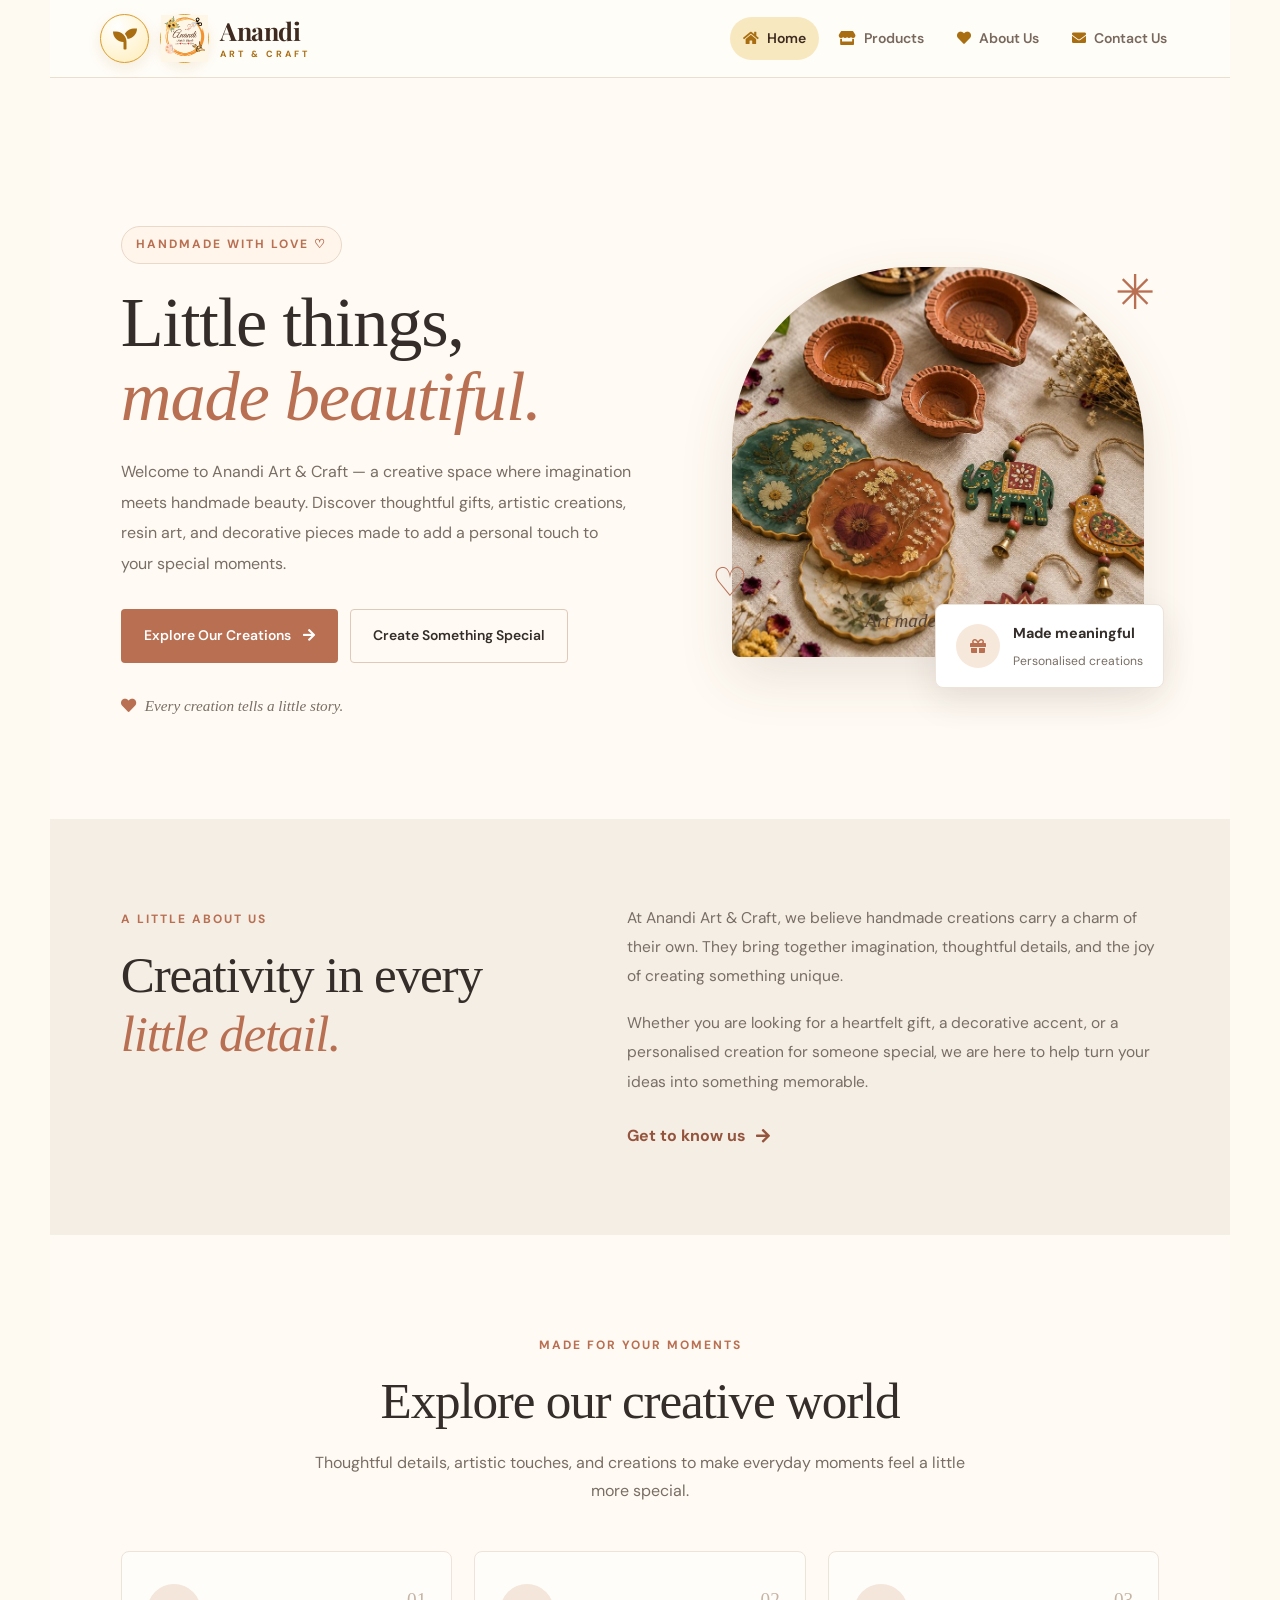
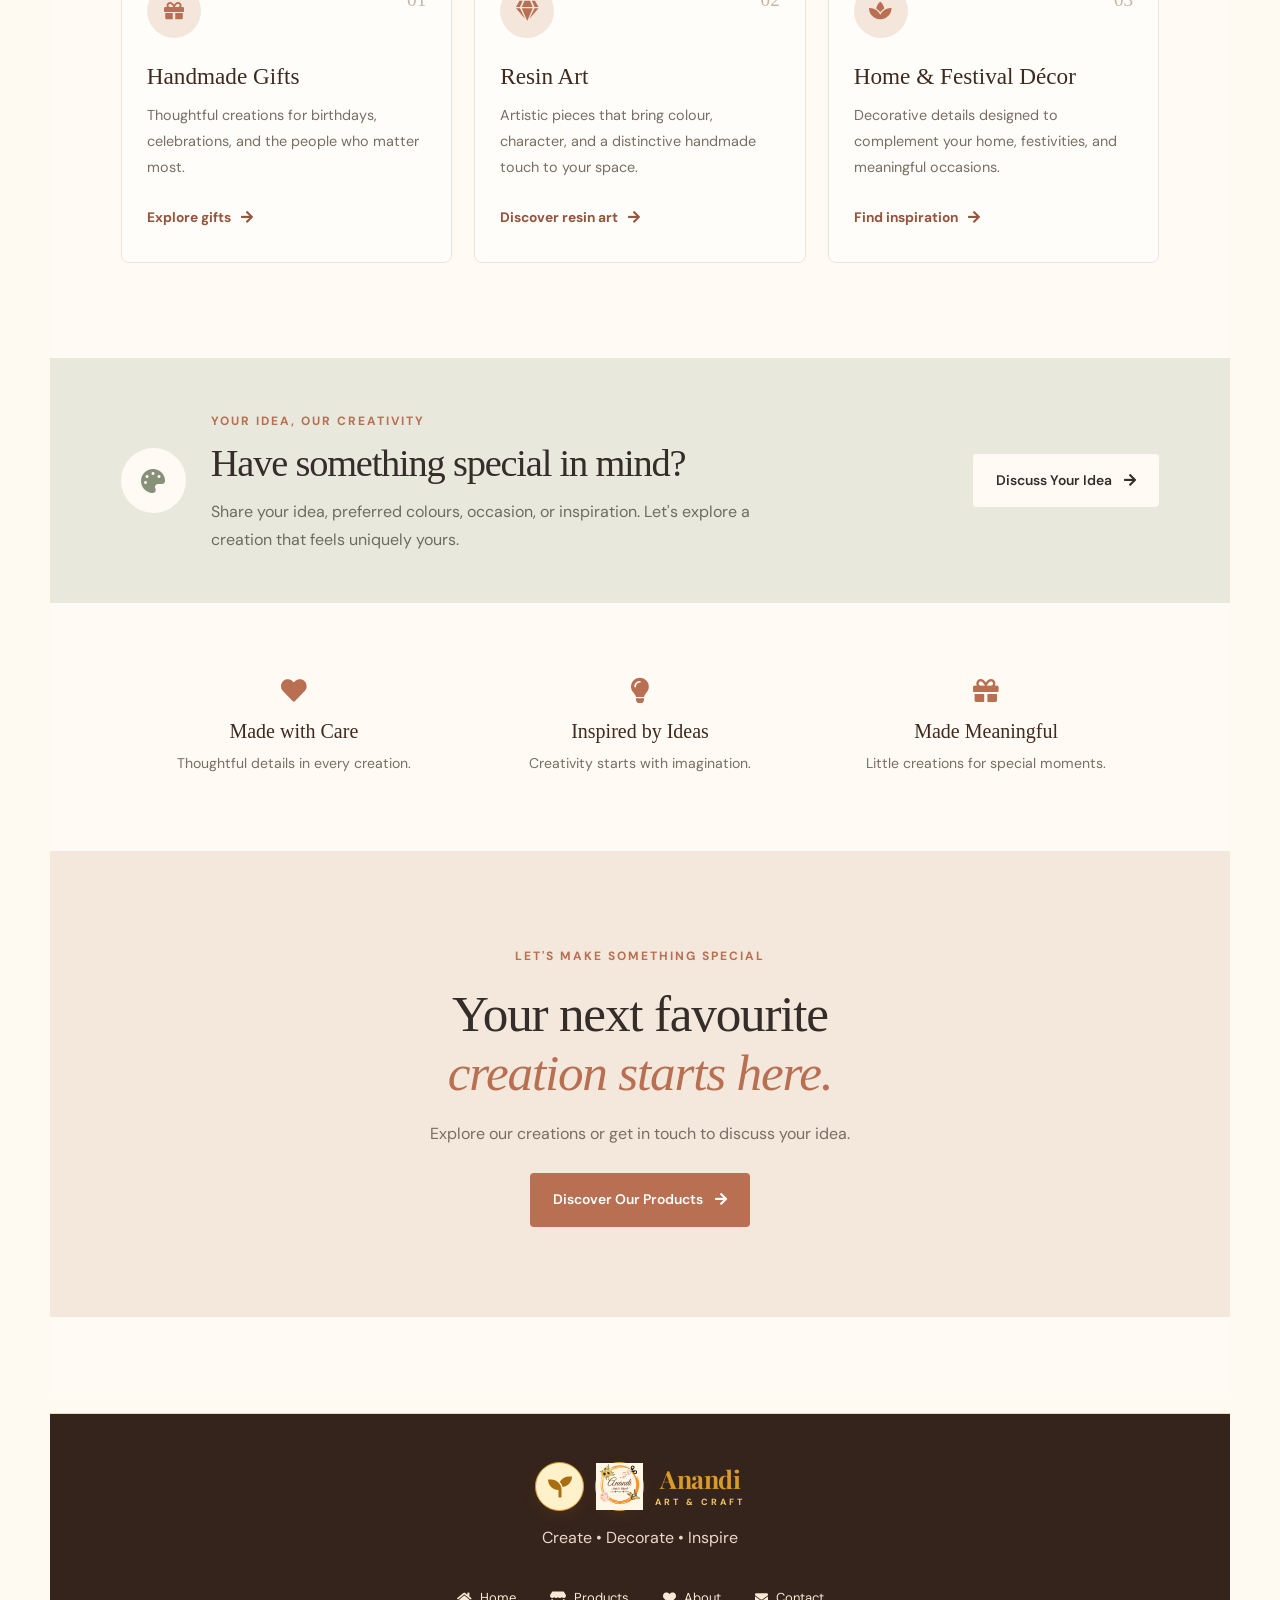
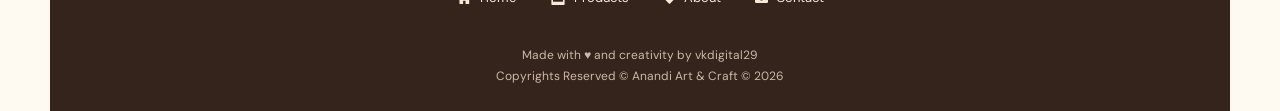
==== index.html @ 3345107f "Update index.html" ====
<!DOCTYPE html><html lang="en"><head>
    <meta charset="utf-8">
    <meta name="viewport" content="width=device-width, initial-scale=1">

<meta name="description"
    content="ChemistryForAll – A platform for chemistry lovers to explore, learn and understand chemistry.">

<meta name="keywords"
    content="Chemistry, ChemistryForAll, Organic Chemistry, Inorganic Chemistry, Physical Chemistry, Pharmaceutical Chemistry">

<meta name="author" content="Anandi Art & Craft">

<title>HomePage - Anadi Art & Craft</title>

<!-- Font Awesome -->
<link rel="stylesheet"
    href="https://cdnjs.cloudflare.com/ajax/libs/font-awesome/5.15.3/css/all.min.css">

<!-- Google Fonts -->
<link rel="preconnect" href="https://fonts.gstatic.com" crossorigin>

<!-- Custom CSS -->
<link rel="stylesheet" href="Css/style1.css">

<!-- Favicon -->
<link rel="icon" type="image/x-icon" href="favicon/favicon48.ico">
<style>
    /* ========================================
   ANANDI ART & CRAFT — HOMEPAGE
   Independent styling; preserves style1.css
======================================== */

.anandi-home {
    --home-cream: #fffaf3;
    --home-paper: #f5eee4;
    --home-terracotta: #b86f52;
    --home-terracotta-dark: #94543d;
    --home-sage: #87917a;
    --home-ink: #342d29;
    --home-muted: #786e65;
    --home-white: #ffffff;

    background: var(--home-cream);
    color: var(--home-ink);
    font-family: inherit;
    overflow: hidden;
}

.anandi-home *,
.anandi-home *::before,
.anandi-home *::after {
    box-sizing: border-box;
}

.anandi-home img {
    max-width: 100%;
}

.anandi-home a {
    text-decoration: none;
}

.anandi-home .section-eyebrow,
.anandi-home .hero-eyebrow {
    display: inline-block;
    color: var(--home-terracotta);
    font-size: 0.75rem;
    font-weight: 700;
    letter-spacing: 2px;
    line-height: 1.8;
}

.anandi-home h1,
.anandi-home h2,
.anandi-home h3,
.anandi-home p {
    margin-top: 0;
}

.anandi-home h1,
.anandi-home h2 {
    color: var(--home-ink);
    font-family: Georgia, "Times New Roman", serif;
    font-weight: 500;
    letter-spacing: -1.2px;
}

.anandi-home h1 span,
.anandi-home h2 span {
    color: var(--home-terracotta);
    font-style: italic;
}


/* HERO */

.anandi-home .home-hero {
    width: min(1200px, 100%);
    margin: 0 auto;
    padding: 90px 6% 100px;
    display: grid;
    grid-template-columns: 1.1fr 0.9fr;
    align-items: center;
    gap: 55px;
}

.anandi-home .hero-content {
    max-width: 590px;
}

.anandi-home .hero-eyebrow {
    margin-bottom: 22px;
    padding: 7px 14px;
    border: 1px solid #ead8c9;
    border-radius: 30px;
    background: #fff5eb;
}

.anandi-home .hero-content h1 {
    margin-bottom: 24px;
    font-size: clamp(3rem, 5.5vw, 5.3rem);
    line-height: 1.05;
}

.anandi-home .hero-description {
    max-width: 510px;
    margin-bottom: 30px;
    color: var(--home-muted);
    font-size: 1rem;
    line-height: 1.9;
}

.anandi-home .hero-buttons {
    display: flex;
    flex-wrap: wrap;
    gap: 12px;
}

.anandi-home .home-btn {
    min-height: 50px;
    padding: 14px 22px;
    display: inline-flex;
    align-items: center;
    justify-content: center;
    gap: 12px;
    border: 1px solid transparent;
    border-radius: 4px;
    font-size: 0.87rem;
    font-weight: 600;
    transition: transform 0.25s ease, background 0.25s ease;
}

.anandi-home .home-btn:hover {
    transform: translateY(-3px);
}

.anandi-home .home-btn-primary {
    background: var(--home-terracotta);
    color: var(--home-white);
}

.anandi-home .home-btn-primary:hover {
    background: var(--home-terracotta-dark);
}

.anandi-home .home-btn-secondary {
    border-color: #dfc9b8;
    color: var(--home-ink);
    background: transparent;
}

.anandi-home .home-btn-secondary:hover {
    background: #f4e9dc;
}

.anandi-home .hero-note {
    display: flex;
    align-items: center;
    gap: 9px;
    margin-top: 30px;
    color: var(--home-muted);
    font-family: Georgia, "Times New Roman", serif;
    font-size: 0.95rem;
    font-style: italic;
}

.anandi-home .hero-note i {
    color: var(--home-terracotta);
}


/* HERO IMAGE */

.anandi-home .hero-visual {
    position: relative;
    min-width: 0;
    padding: 15px 15px 35px;
}

.anandi-home .hero-image-main {
    position: relative;
    min-height: 390px;
    overflow: hidden;
    border-radius: 180px 180px 8px 8px;
    background: linear-gradient(145deg, #e8d6c4, #c7b59e);
    box-shadow: 0 20px 55px rgba(79, 54, 38, 0.12);
}

.anandi-home .hero-image-main img {
    position: absolute;
    inset: 0;
    width: 100%;
    height: 100%;
    object-fit: cover;
}

.anandi-home .hero-image-main.image-placeholder {
    background:
        radial-gradient(circle at 50% 35%, #fff6e8 0 12%, transparent 12.5%),
        linear-gradient(145deg, #d5c7b2, #b7a28b);
}

.anandi-home .image-placeholder-label {
    position: absolute;
    right: 15px;
    bottom: 20px;
    left: 15px;
    color: #594638;
    text-align: center;
    font-family: Georgia, "Times New Roman", serif;
    font-size: 1.2rem;
    font-style: italic;
}

.anandi-home .hero-floating-card {
    position: absolute;
    right: -5px;
    bottom: 4px;
    display: flex;
    align-items: center;
    gap: 13px;
    padding: 16px 20px;
    border: 1px solid #eee3d8;
    border-radius: 8px;
    background: var(--home-white);
    box-shadow: 0 12px 35px rgba(57, 43, 32, 0.1);
}

.anandi-home .floating-icon {
    width: 44px;
    height: 44px;
    display: grid;
    place-items: center;
    border-radius: 50%;
    background: #f7e8dc;
    color: var(--home-terracotta);
}

.anandi-home .hero-floating-card strong,
.anandi-home .hero-floating-card small {
    display: block;
}

.anandi-home .hero-floating-card strong {
    margin-bottom: 5px;
    font-size: 0.9rem;
}

.anandi-home .hero-floating-card small {
    color: var(--home-muted);
    font-size: 0.76rem;
}

.anandi-home .hero-decoration {
    position: absolute;
    color: var(--home-terracotta);
    font-family: Georgia, "Times New Roman", serif;
}

.anandi-home .hero-decoration-one {
    top: 0;
    right: 4px;
    font-size: 3rem;
}

.anandi-home .hero-decoration-two {
    bottom: 75px;
    left: -5px;
    font-size: 2.5rem;
}


/* BRAND INTRODUCTION */

.anandi-home .home-intro {
    display: grid;
    grid-template-columns: 0.9fr 1.1fr;
    align-items: start;
    gap: 70px;
    padding: 85px max(6%, calc((100% - 1050px) / 2));
    background: var(--home-paper);
}

.anandi-home .home-intro h2,
.anandi-home .section-heading h2,
.anandi-home .personalise-content h2,
.anandi-home .home-final-cta h2 {
    margin: 15px 0 0;
    font-size: clamp(2.2rem, 4vw, 3.5rem);
    line-height: 1.15;
}

.anandi-home .intro-copy p {
    margin-bottom: 17px;
    color: var(--home-muted);
    font-size: 0.97rem;
    line-height: 1.9;
}

.anandi-home .text-link {
    display: inline-flex;
    align-items: center;
    gap: 10px;
    margin-top: 8px;
    color: var(--home-terracotta-dark);
    font-weight: 700;
}

.anandi-home .text-link i,
.anandi-home .collection-card a i {
    transition: transform 0.2s ease;
}

.anandi-home .text-link:hover i,
.anandi-home .collection-card a:hover i {
    transform: translateX(5px);
}


/* COLLECTIONS */

.anandi-home .home-collections {
    max-width: 1200px;
    margin: 0 auto;
    padding: 95px 6%;
}

.anandi-home .section-heading {
    max-width: 650px;
    margin: 0 auto 45px;
    text-align: center;
}

.anandi-home .section-heading h2 {
    font-size: clamp(2rem, 4vw, 3.2rem);
}

.anandi-home .section-heading p {
    margin: 18px 0 0;
    color: var(--home-muted);
    line-height: 1.8;
}

.anandi-home .collection-grid {
    display: grid;
    grid-template-columns: repeat(3, minmax(0, 1fr));
    gap: 22px;
}

.anandi-home .collection-card {
    position: relative;
    padding: 32px 25px;
    border: 1px solid #eee3d8;
    border-radius: 8px;
    background: #fffdf9;
    transition: transform 0.25s ease, box-shadow 0.25s ease;
}

.anandi-home .collection-card:hover {
    transform: translateY(-7px);
    box-shadow: 0 18px 40px rgba(64, 45, 32, 0.08);
}

.anandi-home .collection-icon {
    width: 54px;
    height: 54px;
    display: grid;
    place-items: center;
    border-radius: 50%;
    background: #f4e6da;
    color: var(--home-terracotta);
    font-size: 1.25rem;
}

.anandi-home .collection-number {
    position: absolute;
    top: 32px;
    right: 25px;
    color: #c6b5a5;
    font-family: Georgia, "Times New Roman", serif;
    font-size: 1.2rem;
}

.anandi-home .collection-card h3 {
    margin: 25px 0 12px;
    font-family: Georgia, "Times New Roman", serif;
    font-size: 1.45rem;
    font-weight: 500;
}

.anandi-home .collection-card p {
    min-height: 78px;
    margin-bottom: 22px;
    color: var(--home-muted);
    font-size: 0.9rem;
    line-height: 1.8;
}

.anandi-home .collection-card a {
    display: inline-flex;
    align-items: center;
    gap: 10px;
    color: var(--home-terracotta-dark);
    font-size: 0.86rem;
    font-weight: 700;
}


/* PERSONALISATION BANNER */

.anandi-home .home-personalise {
    display: flex;
    align-items: center;
    gap: 25px;
    padding: 48px max(6%, calc((100% - 1050px) / 2));
    background: #e9e8dd;
}

.anandi-home .personalise-icon {
    width: 65px;
    height: 65px;
    flex: 0 0 65px;
    display: grid;
    place-items: center;
    border-radius: 50%;
    background: #fffaf3;
    color: var(--home-sage);
    font-size: 1.5rem;
}

.anandi-home .personalise-content {
    flex: 1;
}

.anandi-home .personalise-content h2 {
    margin-top: 8px;
    font-size: clamp(1.7rem, 3vw, 2.5rem);
}

.anandi-home .personalise-content p {
    max-width: 600px;
    margin: 12px 0 0;
    color: #6d6c60;
    line-height: 1.8;
}

.anandi-home .home-btn-light {
    flex-shrink: 0;
    background: #fffaf3;
    color: var(--home-ink);
}

.anandi-home .home-btn-light:hover {
    background: #ffffff;
}


/* BRAND VALUES */

.anandi-home .home-values {
    max-width: 1150px;
    margin: 0 auto;
    padding: 65px 6%;
    display: grid;
    grid-template-columns: repeat(3, minmax(0, 1fr));
    gap: 30px;
    text-align: center;
}

.anandi-home .value-item {
    padding: 10px;
}

.anandi-home .value-item > i {
    margin-bottom: 15px;
    color: var(--home-terracotta);
    font-size: 1.6rem;
}

.anandi-home .value-item h3 {
    margin-bottom: 9px;
    font-family: Georgia, "Times New Roman", serif;
    font-size: 1.25rem;
    font-weight: 500;
}

.anandi-home .value-item p {
    margin-bottom: 0;
    color: var(--home-muted);
    font-size: 0.88rem;
    line-height: 1.7;
}


/* FINAL CTA */

.anandi-home .home-final-cta {
    padding: 90px 6%;
    background: #f4e8dc;
    text-align: center;
}

.anandi-home .home-final-cta h2 {
    margin: 17px 0;
}

.anandi-home .home-final-cta p {
    margin-bottom: 25px;
    color: var(--home-muted);
    line-height: 1.8;
}

.anandi-home .home-final-cta .home-btn {
    display: inline-flex;
}


/* RESPONSIVE */

@media (max-width: 900px) {
    .anandi-home .home-hero {
        grid-template-columns: 1fr 0.85fr;
        gap: 25px;
        padding-top: 65px;
    }

    .anandi-home .hero-image-main {
        min-height: 320px;
    }

    .anandi-home .home-intro {
        gap: 35px;
    }

    .anandi-home .collection-grid {
        gap: 14px;
    }

    .anandi-home .collection-card {
        padding: 25px 18px;
    }

    .anandi-home .home-personalise {
        flex-wrap: wrap;
    }

    .anandi-home .personalise-content {
        min-width: 60%;
    }

    .anandi-home .home-btn-light {
        margin-left: 90px;
    }
}

@media (max-width: 650px) {
    .anandi-home .home-hero {
        grid-template-columns: 1fr;
        gap: 30px;
        padding: 55px 6% 65px;
    }

    .anandi-home .hero-content h1 {
        font-size: clamp(2.8rem, 12vw, 4.1rem);
    }

    .anandi-home .hero-description {
        font-size: 0.94rem;
    }

    .anandi-home .hero-visual {
        width: 100%;
        max-width: 420px;
        margin: 0 auto;
    }

    .anandi-home .hero-image-main {
        min-height: 340px;
    }

    .anandi-home .hero-floating-card {
        right: -2px;
    }

    .anandi-home .home-intro {
        grid-template-columns: 1fr;
        gap: 25px;
        padding: 60px 7%;
    }

    .anandi-home .home-collections {
        padding: 65px 6%;
    }

    .anandi-home .collection-grid {
        grid-template-columns: 1fr;
    }

    .anandi-home .collection-card p {
        min-height: 0;
    }

    .anandi-home .home-personalise {
        align-items: flex-start;
        padding: 40px 7%;
        gap: 18px;
    }

    .anandi-home .personalise-icon {
        width: 48px;
        height: 48px;
        flex-basis: 48px;
        font-size: 1.1rem;
    }

    .anandi-home .personalise-content {
        min-width: 0;
    }

    .anandi-home .home-btn-light {
        margin-left: 66px;
    }

    .anandi-home .home-values {
        grid-template-columns: 1fr;
        gap: 22px;
        padding: 50px 7%;
    }

    .anandi-home .home-final-cta {
        padding: 65px 7%;
    }
}

@media (max-width: 380px) {
    .anandi-home .hero-buttons {
        flex-direction: column;
        align-items: stretch;
    }

    .anandi-home .hero-buttons .home-btn {
        width: 100%;
    }

    .anandi-home .hero-image-main {
        min-height: 285px;
    }

    .anandi-home .hero-floating-card {
        padding: 12px;
    }

    .anandi-home .home-btn-light {
        width: 100%;
        margin-left: 0;
    }
}

@media (prefers-reduced-motion: reduce) {
    .anandi-home *,
    .anandi-home *::before,
    .anandi-home *::after {
        scroll-behavior: auto !important;
        transition: none !important;
    }
                    }
   .anandi-home .home-logo-image {
  display: block;
  width: 50%;
  max-width: 120px;
  max-height: 120px;
  height: auto;
  object-fit: contain;
}

.anandi-home .home-logo {
  display: inline-flex;
  align-items: center;
  gap: 14px;
  text-decoration: none;
}

@media (max-width: 560px) {
  .anandi-home .home-logo-image {
    max-width: 90px;
    max-height: 90px;
  }
} 
</style>
</head>
    <body>
        <div class="container">
<!-- =========================
     HEADER / NAVIGATION
========================== -->

<header>

          <a href="index.html" class="brand-logo" aria-label="Anandi Art and Craft home">
            <span class="logo-icon"><i class="fas fa-seedling" aria-hidden="true"></i></span>
            <span class="logo-icon"><img src="Img/Anandi logo.svg"></span>
            <span class="logo-text"><span class="brand-name">Anandi</span><span class="brand-subtitle">ART &amp; CRAFT</span></span>
        </a>
        <div id="menu" class="fas fa-bars" role="button" tabindex="0" aria-label="Open navigation menu" aria-expanded="false"></div>
        <nav class="navbar" aria-label="Main navigation">
            <a href="index.html" class="active" aria-current="page"><i class="fas fa-home" aria-hidden="true"></i> Home</a>
            <a href="products.html"><i class="fas fa-store" aria-hidden="true"></i> Products</a>
            <a href="about.html"><i class="fas fa-heart" aria-hidden="true"></i> About Us</a>
            <a href="contact.html"><i class="fas fa-envelope" aria-hidden="true"></i> Contact Us</a>
        </nav>
</header>
            <main class="anandi-home">

    <!-- HERO SECTION -->
    <section class="home-hero">
        <div class="hero-content">
            <span class="hero-eyebrow">
                HANDMADE WITH LOVE ♡
            </span>

            <h1>
                Little things,<br>
                <span>made beautiful.</span>
            </h1>

            <p class="hero-description">
                Welcome to Anandi Art & Craft — a creative space
                where imagination meets handmade beauty. Discover
                thoughtful gifts, artistic creations, resin art, and
                decorative pieces made to add a personal touch to
                your special moments.
            </p>

            <div class="hero-buttons">
                <a href="products.html" class="home-btn home-btn-primary">
                    Explore Our Creations
                    <i class="fas fa-arrow-right"></i>
                </a>

                <a href="contact.html" class="home-btn home-btn-secondary">
                    Create Something Special
                </a>
            </div>

            <div class="hero-note">
                <i class="fas fa-heart"></i>
                Every creation tells a little story.
            </div>
        </div>

        <div class="hero-visual">
            <!-- Replace these placeholders with your actual product images -->
            <div class="hero-image-main">
                <img
                    src="Img/hero-craft.jpg"
                    alt="Handcrafted decorative artwork"
                    onerror="this.style.display='none'; this.parentElement.classList.add('image-placeholder');"
                >
                <span class="image-placeholder-label">
                    Art made with love
                </span>
            </div>

            <div class="hero-floating-card">
                <span class="floating-icon">
                    <i class="fas fa-gift"></i>
                </span>
                <div>
                    <strong>Made meaningful</strong>
                    <small>Personalised creations</small>
                </div>
            </div>

            <span class="hero-decoration hero-decoration-one">✳</span>
            <span class="hero-decoration hero-decoration-two">♡</span>
        </div>
    </section>


    <!-- BRAND INTRODUCTION -->
    <section class="home-intro">
        <div class="intro-heading">
            <span class="section-eyebrow">A LITTLE ABOUT US</span>

            <h2>
                Creativity in every<br>
                <span>little detail.</span>
            </h2>
        </div>

        <div class="intro-copy">
            <p>
                At Anandi Art & Craft, we believe handmade creations
                carry a charm of their own. They bring together
                imagination, thoughtful details, and the joy of
                creating something unique.
            </p>

            <p>
                Whether you are looking for a heartfelt gift, a
                decorative accent, or a personalised creation for
                someone special, we are here to help turn your ideas
                into something memorable.
            </p>

            <a href="about.html" class="text-link">
                Get to know us
                <i class="fas fa-arrow-right"></i>
            </a>
        </div>
    </section>


    <!-- WHAT WE CREATE -->
    <section class="home-collections">
        <div class="section-heading">
            <span class="section-eyebrow">MADE FOR YOUR MOMENTS</span>

            <h2>Explore our creative world</h2>

            <p>
                Thoughtful details, artistic touches, and creations
                to make everyday moments feel a little more special.
            </p>
        </div>

        <div class="collection-grid">

            <article class="collection-card">
                <div class="collection-icon">
                    <i class="fas fa-gift"></i>
                </div>

                <span class="collection-number">01</span>

                <h3>Handmade Gifts</h3>

                <p>
                    Thoughtful creations for birthdays, celebrations,
                    and the people who matter most.
                </p>

                <a href="products.html" aria-label="Explore handmade gifts">
                    Explore gifts
                    <i class="fas fa-arrow-right"></i>
                </a>
            </article>


            <article class="collection-card">
                <div class="collection-icon">
                    <i class="fas fa-gem"></i>
                </div>

                <span class="collection-number">02</span>

                <h3>Resin Art</h3>

                <p>
                    Artistic pieces that bring colour, character,
                    and a distinctive handmade touch to your space.
                </p>

                <a href="products.html" aria-label="Explore resin art">
                    Discover resin art
                    <i class="fas fa-arrow-right"></i>
                </a>
            </article>


            <article class="collection-card">
                <div class="collection-icon">
                    <i class="fas fa-spa"></i>
                </div>

                <span class="collection-number">03</span>

                <h3>Home & Festival Décor</h3>

                <p>
                    Decorative details designed to complement your
                    home, festivities, and meaningful occasions.
                </p>

                <a href="products.html" aria-label="Explore home and festival decor">
                    Find inspiration
                    <i class="fas fa-arrow-right"></i>
                </a>
            </article>

        </div>
    </section>


    <!-- PERSONALISATION SECTION -->
    <section class="home-personalise">
        <div class="personalise-icon">
            <i class="fas fa-palette"></i>
        </div>

        <div class="personalise-content">
            <span class="section-eyebrow">YOUR IDEA, OUR CREATIVITY</span>

            <h2>Have something special in mind?</h2>

            <p>
                Share your idea, preferred colours, occasion, or
                inspiration. Let's explore a creation that feels
                uniquely yours.
            </p>
        </div>

        <a href="contact.html" class="home-btn home-btn-light">
            Discuss Your Idea
            <i class="fas fa-arrow-right"></i>
        </a>
    </section>


    <!-- BRAND VALUES -->
    <section class="home-values">
        <div class="value-item">
            <i class="fas fa-heart"></i>
            <h3>Made with Care</h3>
            <p>Thoughtful details in every creation.</p>
        </div>

        <div class="value-item">
            <i class="fas fa-lightbulb"></i>
            <h3>Inspired by Ideas</h3>
            <p>Creativity starts with imagination.</p>
        </div>

        <div class="value-item">
            <i class="fas fa-gift"></i>
            <h3>Made Meaningful</h3>
            <p>Little creations for special moments.</p>
        </div>
    </section>


    <!-- FINAL CALL TO ACTION -->
    <section class="home-final-cta">
        <span class="section-eyebrow">LET'S MAKE SOMETHING SPECIAL</span>

        <h2>
            Your next favourite<br>
            <span>creation starts here.</span>
        </h2>

        <p>
            Explore our creations or get in touch to discuss your idea.
        </p>

        <a href="products.html" class="home-btn home-btn-primary">
            Discover Our Products
            <i class="fas fa-arrow-right"></i>
        </a>
    </section>

            </main>
<!-- =========================
     FOOTER
========================== -->

<section class="footer">
    
    <div class="footer-brand">
            <a href="index.html" class="brand-logo">
    <span class="logo-icon">
        <i class="fas fa-seedling"></i>
    </span>
        <span class="logo-icon"><img src="Img/Anandi logo.svg"></span>
            

    <span class="logo-text">
        <span class="brand-name" style="color:var(--gold)">Anandi</span>
        <span class="brand-subtitle">ART & CRAFT</span>
    </span>
</a>
            <p>
                Create • Decorate • Inspire
            </p>
        </div>
        
        <div class="footer-links">

            <a href="index.html">
                <i class="fas fa-home"></i> Home
            </a>
                <a href="products.html">
            <i class="fas fa-store"></i>
            Products
        </a>
            <a href="about.html">
                <i class="fas fa-heart"></i> About
            </a>

            <a href="contact.html">
                <i class="fas fa-envelope"></i> Contact
            </a>

        </div>

    <p class="credit">
        Made with ♥ and creativity by vkdigital29
    </p>

    <p class="credit">
        Copyrights Reserved © Anandi Art & Craft © 2026
    </p> 

</section>

</div><!-- =========================
     MOBILE MENU SCRIPT
========================== --><script>

    const menu = document.querySelector('#menu');
    const navbar = document.querySelector('.navbar');

    menu.addEventListener('click', () => {

        navbar.classList.toggle('active');

        menu.classList.toggle('fa-bars');
        menu.classList.toggle('fa-times');

    });


    /* Close mobile menu after clicking a link */

    document.querySelectorAll('.navbar a').forEach(link => {

        link.addEventListener('click', () => {

            navbar.classList.remove('active');

            menu.classList.add('fa-bars');
            menu.classList.remove('fa-times');

        });

    });

</script></body>
</html>
---- Css/style1.css ----
@import url('https://fonts.googleapis.com/css2?family=DM+Sans:wght@400;500;600;700&family=Playfair+Display:wght@500;600;700&display=swap');
:root {
    --ivory: #fffaf1;
    --paper: #fffdf8;
    --gold: #d99a27;
    --gold-dark: #a96e12;
    --gold-pale: #f7e8bf;
    --terracotta: #b85f43;
    --espresso: #3f2a20;
    --muted: #78685d;
    --line: #eadfce;
    --white: #fff;
    --shadow: 0 18px 45px rgba(63,42,32,.09);
    --radius: 22px;
    --max-width: 1180px
}
* {
    box-sizing: border-box;
    margin: 0;
    padding: 0
}

html {
    scroll-behavior: smooth;
    scroll-padding-top: 100px
}

body {
    min-height: 100vh;
    background: var(--ivory);
    color: var(--espresso);
    font: 16px/1.7 'DM Sans',Arial,sans-serif
}

img {
    display: block;
    max-width: 100%
}

a {
    color: inherit
}

button,input,textarea,select {
    font: inherit
}

.container {
    width: min(var(--max-width),calc(100% - 40px));
    margin-inline: auto
}
header {
    position: sticky;
    top: 0;
    z-index: 1000;
    display: flex;
    align-items: center;
    justify-content: space-between;
    gap: 24px;
    padding: 14px max(20px,calc((100vw - var(--max-width))/2));
    background: rgba(255,253,248,.95);
    border-bottom: 1px solid var(--line);
    backdrop-filter: blur(16px)
}
.brand-logo {
    display: inline-flex;
    align-items: center;
    gap: 11px;
    flex-shrink: 0;
    text-decoration: none
}

.logo-icon {
    width: 49px;
    height: 49px;
    display: grid;
    place-items: center;
    border: 1.5px solid var(--gold);
    border-radius: 50%;
    color: var(--gold-dark);
    background: radial-gradient(circle at 35% 25%,#fff 0,#fff2cb 72%);
    box-shadow: 0 5px 14px #a96e121f
}

.logo-icon i {
    font-size: 24px
}

.logo-text {
    display: flex;
    flex-direction: column;
    line-height: 1.1
}

.brand-name {
    color: var(--espresso);
    font: 700 25px/1.1 'Playfair Display',Georgia,serif;
    letter-spacing: -.5px
}

.brand-subtitle {
    margin-top: 6px;
    color: var(--gold-dark);
    font-size: 9px;
    font-weight: 700;
    letter-spacing: 3px
}
.navbar {
    display: flex;
    align-items: center;
    gap: 7px
}

.navbar a {
    display: inline-flex;
    align-items: center;
    gap: 8px;
    padding: 10px 13px;
    border-radius: 999px;
    color: var(--muted);
    font-size: 14px;
    font-weight: 600;
    text-decoration: none;
    transition: .2s
}

.navbar a i {
    color: var(--gold-dark)
}

.navbar a:hover,.navbar a.active {
    background: var(--gold-pale);
    color: var(--espresso)
}

#menu {
    display: none;
    cursor: pointer;
    color: var(--espresso);
    font-size: 25px
}
main,.about-page,.contact-page {
    padding-block: 58px 76px
}

.section-tag {
    display: inline-flex;
    align-items: center;
    gap: 9px;
    padding: 7px 13px;
    border: 1px solid #eed9a7;
    border-radius: 999px;
    background: #fff5d9;
    color: var(--gold-dark);
    font-size: 11px;
    font-weight: 700;
    letter-spacing: 1.6px
}

h1,h2,h3 {
    color: var(--espresso);
    line-height: 1.2
}

h1,h2 {
    font-family: 'Playfair Display',Georgia,serif
}

h1 {
    margin: 17px 0;
    font-size: clamp(2.4rem,5vw,4rem);
    letter-spacing: -1.5px
}

h1 span {
    color: var(--terracotta)
}

h2 {
    font-size: clamp(1.55rem,2.5vw,2rem)
}

h3 {
    font-size: 1.1rem
}

p {
    color: var(--muted)
}

.about-hero,.contact-heading {
    max-width: 760px;
    margin: 0 auto 42px;
    text-align: center
}

.about-hero>p,.contact-heading>p {
    max-width: 650px;
    margin: 0 auto;
    font-size: 17px
}
.about-grid {
    display: grid;
    grid-template-columns: repeat(2,minmax(0,1fr));
    gap: 24px
}

.about-card,.about-box,.value-card {
    border: 1px solid var(--line);
    border-radius: var(--radius);
    background: var(--paper);
    box-shadow: var(--shadow)
}

.about-card {
    padding: 30px
}

.about-card h2 {
    margin: 17px 0 12px
}

.about-card p+p {
    margin-top: 12px
}

.about-icon {
    width: 52px;
    height: 52px;
    display: grid;
    place-items: center;
    border-radius: 17px;
    background: var(--gold-pale);
    color: var(--gold-dark);
    font-size: 21px
}

.about-box {
    margin-top: 24px;
    padding: 34px
}

.about-box>h2 {
    margin: 17px 0 12px
}

.about-values {
    display: grid;
    grid-template-columns: repeat(3,minmax(0,1fr));
    gap: 17px;
    margin-top: 26px
}

.value-card {
    padding: 23px;
    box-shadow: none;
    background: #fffaf1
}

.value-card h3 {
    margin: 13px 0 7px
}
.contact-wrapper {
    display: grid;
    grid-template-columns: minmax(0,.85fr) minmax(0,1.15fr);
    align-items: start;
    gap: 26px
}

.contact-info {
    display: grid;
    gap: 15px
}

.info-card {
    display: flex;
    align-items: flex-start;
    gap: 16px;
    padding: 21px;
    border: 1px solid var(--line);
    border-radius: 18px;
    background: var(--paper);
    box-shadow: 0 8px 25px #3f2a200b
}

.contact-info-header {
    display: flex;
    align-items: center;
    gap: 15px
}

.contact-icon,.info-icon {
    width: 48px;
    height: 48px;
    flex: 0 0 48px;
    display: grid;
    place-items: center;
    border-radius: 15px;
    background: var(--gold-pale);
    color: var(--gold-dark);
    font-size: 20px
}

.info-card h2,.info-card h3 {
    margin-bottom: 6px
}

.info-card p {
    font-size: 14px
}

.info-card a {
    color: var(--terracotta);
    font-weight: 700;
    overflow-wrap: anywhere
}

.contact-info>.info-card:first-child {
    align-items: center
}

.cdecoration {
    display: flex;
    justify-content: center;
    gap: 12px;
    padding: 15px 0
}

.cdecoration span {
    width: 38px;
    height: 38px;
    display: grid;
    place-items: center;
    border: 1px solid #e9cb81;
    border-radius: 50%;
    background: #fff3d0;
    color: var(--gold-dark)
}
.contact-form-container {
    padding: clamp(23px,4vw,38px);
    border: 1px solid var(--line);
    border-radius: var(--radius);
    background: var(--paper);
    box-shadow: var(--shadow)
}

.form-header {
    margin-bottom: 25px
}

.form-header h2 {
    margin-bottom: 9px
}

.form-header p {
    font-size: 14px
}

.contact-form {
    display: grid;
    gap: 19px
}

.form-group {
    display: grid;
    gap: 8px
}

.form-group label {
    color: var(--espresso);
    font-size: 14px;
    font-weight: 700
}

.form-group label i {
    width: 20px;
    color: var(--gold-dark)
}

.form-group input,.form-group select,.form-group textarea {
    width: 100%;
    min-height: 49px;
    padding: 12px 14px;
    border: 1px solid #dfd2c0;
    border-radius: 12px;
    outline: none;
    background: #fffefa;
    color: var(--espresso);
    transition: .2s
}

.form-group textarea {
    min-height: 150px;
    resize: vertical
}

.form-group input:focus,.form-group select:focus,.form-group textarea:focus {
    border-color: var(--gold);
    box-shadow: 0 0 0 4px #d99a2721
}

.form-check {
    display: flex;
    align-items: flex-start;
    gap: 10px
}

.form-check input {
    margin-top: 6px;
    accent-color: var(--gold-dark)
}

.form-check label {
    color: var(--muted);
    font-size: 13px
}

.btn {
    display: inline-flex;
    align-items: center;
    justify-content: center;
    gap: 12px;
    min-height: 51px;
    padding: 13px 22px;
    border: 0;
    border-radius: 999px;
    background: var(--espresso);
    color: var(--white);
    font-weight: 700;
    text-decoration: none;
    cursor: pointer;
    transition: .2s
}

.btn:hover {
    transform: translateY(-2px);
    background: var(--terracotta);
    box-shadow: 0 9px 20px #b85f4333
}

.contact-submit {
    width: 100%
}
.footer {
    margin-top: 20px;
    padding: 48px 20px 25px;
    border-top: 1px solid #e9d8b9;
    background: #35241c;
    text-align: center
}

.footer .brand-logo {
    justify-content: center
}

.footer .brand-name {
    color: #fff8e9
}

.footer .brand-subtitle {
    color: #f1c56c
}

.footer .logo-icon {
    background: #fff1ca
}

.footer-brand>p {
    margin-top: 13px;
    color: #e9d8c8
}

.footer-links {
    display: flex;
    flex-wrap: wrap;
    justify-content: center;
    gap: 10px;
    margin: 28px auto
}

.footer-links a {
    display: inline-flex;
    align-items: center;
    gap: 8px;
    padding: 8px 12px;
    border-radius: 999px;
    color: #f9e9d6;
    font-size: 13px;
    text-decoration: none
}

.footer-links a:hover {
    background: #ffffff1a;
    color: #f1c56c
}
.social-links {
  display: flex;
  flex-wrap: wrap;
  gap: 0.6rem;
  margin-top: 1rem;
}

.social-links a {
  display: grid;
  width: 42px;
  height: 42px;
  place-items: center;
  border: 1px solid rgb(255 248 233 / 24%);
  border-radius: 50%;
  color: var(--ivory);
  text-decoration: none;
}

.social-links a:hover {
  border-color: var(--sunflower);
  background: rgb(246 181 27 / 12%);
  color: var(--sunflower);
}

.credit,.copyright h1 {
    color: #cbb8a8;
    font-size: 12px
}

.copyright {
    margin-top: 6px
}
.hero {
    display: grid;
    grid-template-columns: 1.1fr .9fr;
    align-items: center;
    gap: 42px;
    padding-block: 65px
}

.hero h1 {
    max-width: 700px
}

.hero p {
    max-width: 590px;
    font-size: 17px
}

.hero-actions {
    display: flex;
    flex-wrap: wrap;
    gap: 12px;
    margin-top: 25px
}

.hero-art {
    min-height: 330px;
    display: grid;
    place-items: center;
    border: 1px solid #eed9a7;
    border-radius: 35% 35% 24px 24px;
    background: radial-gradient(circle at 50% 40%,#fff 0,#fff1c8 45%,#f3dca4 100%);
    color: var(--gold-dark)
}

.hero-art i {
    font-size: clamp(100px,16vw,180px)
}

.section {
    padding-block: 42px 58px
}

.section-heading {
    margin-bottom: 28px;
    text-align: center
}

.section-heading p {
    margin-top: 8px
}

.card-grid {
    display: grid;
    grid-template-columns: repeat(3,minmax(0,1fr));
    gap: 22px
}

.product-card {
    overflow: hidden;
    border: 1px solid var(--line);
    border-radius: var(--radius);
    background: var(--paper);
    box-shadow: var(--shadow)
}

.product-card img {
    width: 100%;
    aspect-ratio: 4/3;
    object-fit: cover;
    background: var(--gold-pale)
}

.product-card-content {
    padding: 22px
}

.product-card h3 {
    margin-bottom: 8px
}

.resin-banner {
    display: flex;
    align-items: center;
    justify-content: space-between;
    gap: 25px;
    margin-block: 35px 55px;
    padding: 35px;
    border-radius: var(--radius);
    background: linear-gradient(120deg,#dcebe5,#f8e8c8)
}

.resin-banner p {
    max-width: 650px;
    margin-top: 8px
}
@media(max-width:920px) {
    header {
        padding-inline: 20px
    }

    #menu {
        display: block;
        margin-left: auto
    }

    .navbar {
        position: absolute;
        top: calc(100% + 1px);
        left: 0;
        right: 0;
        display: none;
        align-items: stretch;
        flex-direction: column;
        gap: 4px;
        padding: 15px 20px 20px;
        border-bottom: 1px solid var(--line);
        background: var(--paper);
        box-shadow: 0 18px 25px #3f2a2014
    }

    .navbar.active {
        display: flex
    }

    .navbar a {
        padding: 12px 14px;
        border-radius: 12px
    }

    .contact-wrapper {
        grid-template-columns: 1fr
    }

    .hero {
        grid-template-columns: 1fr .75fr;
        gap: 25px
    }}
@media(max-width:650px) {
    .container {
        width: min(100% - 28px,var(--max-width))
    }

    header {
        padding: 12px 14px
    }

    .logo-icon {
        width: 43px;
        height: 43px
    }

    .logo-icon i {
        font-size: 21px
    }

    .brand-name {
        font-size: 22px
    }

    .brand-subtitle {
        font-size: 8px;
        letter-spacing: 2.4px
    }

    main,.about-page,.contact-page {
        padding-block: 38px 50px
    }

    .about-hero,.contact-heading {
        margin-bottom: 28px
    }

    .about-hero>p,.contact-heading>p {
        font-size: 15px
    }

    .about-grid,.about-values,.card-grid {
        grid-template-columns: 1fr
    }

    .about-card,.about-box {
        padding: 23px
    }

    .value-card {
        padding: 20px
    }

    .contact-form-container {
        padding: 22px 17px
    }

    .info-card {
        padding: 17px
    }

    .hero {
        grid-template-columns: 1fr;
        padding-block: 38px
    }

    .hero-art {
        min-height: 210px
    }

    .resin-banner {
        align-items: flex-start;
        flex-direction: column;
        padding: 25px
    }

    .footer {
        padding: 38px 14px 22px
    }

    .footer-links {
        gap: 4px
    }

    .footer-links a {
        font-size: 12px;
        padding: 7px 9px
    }}
@media(prefers-reduced-motion:reduce) {
    *,*::before,*::after {
        scroll-behavior: auto!important;
        transition: none!important
    }}
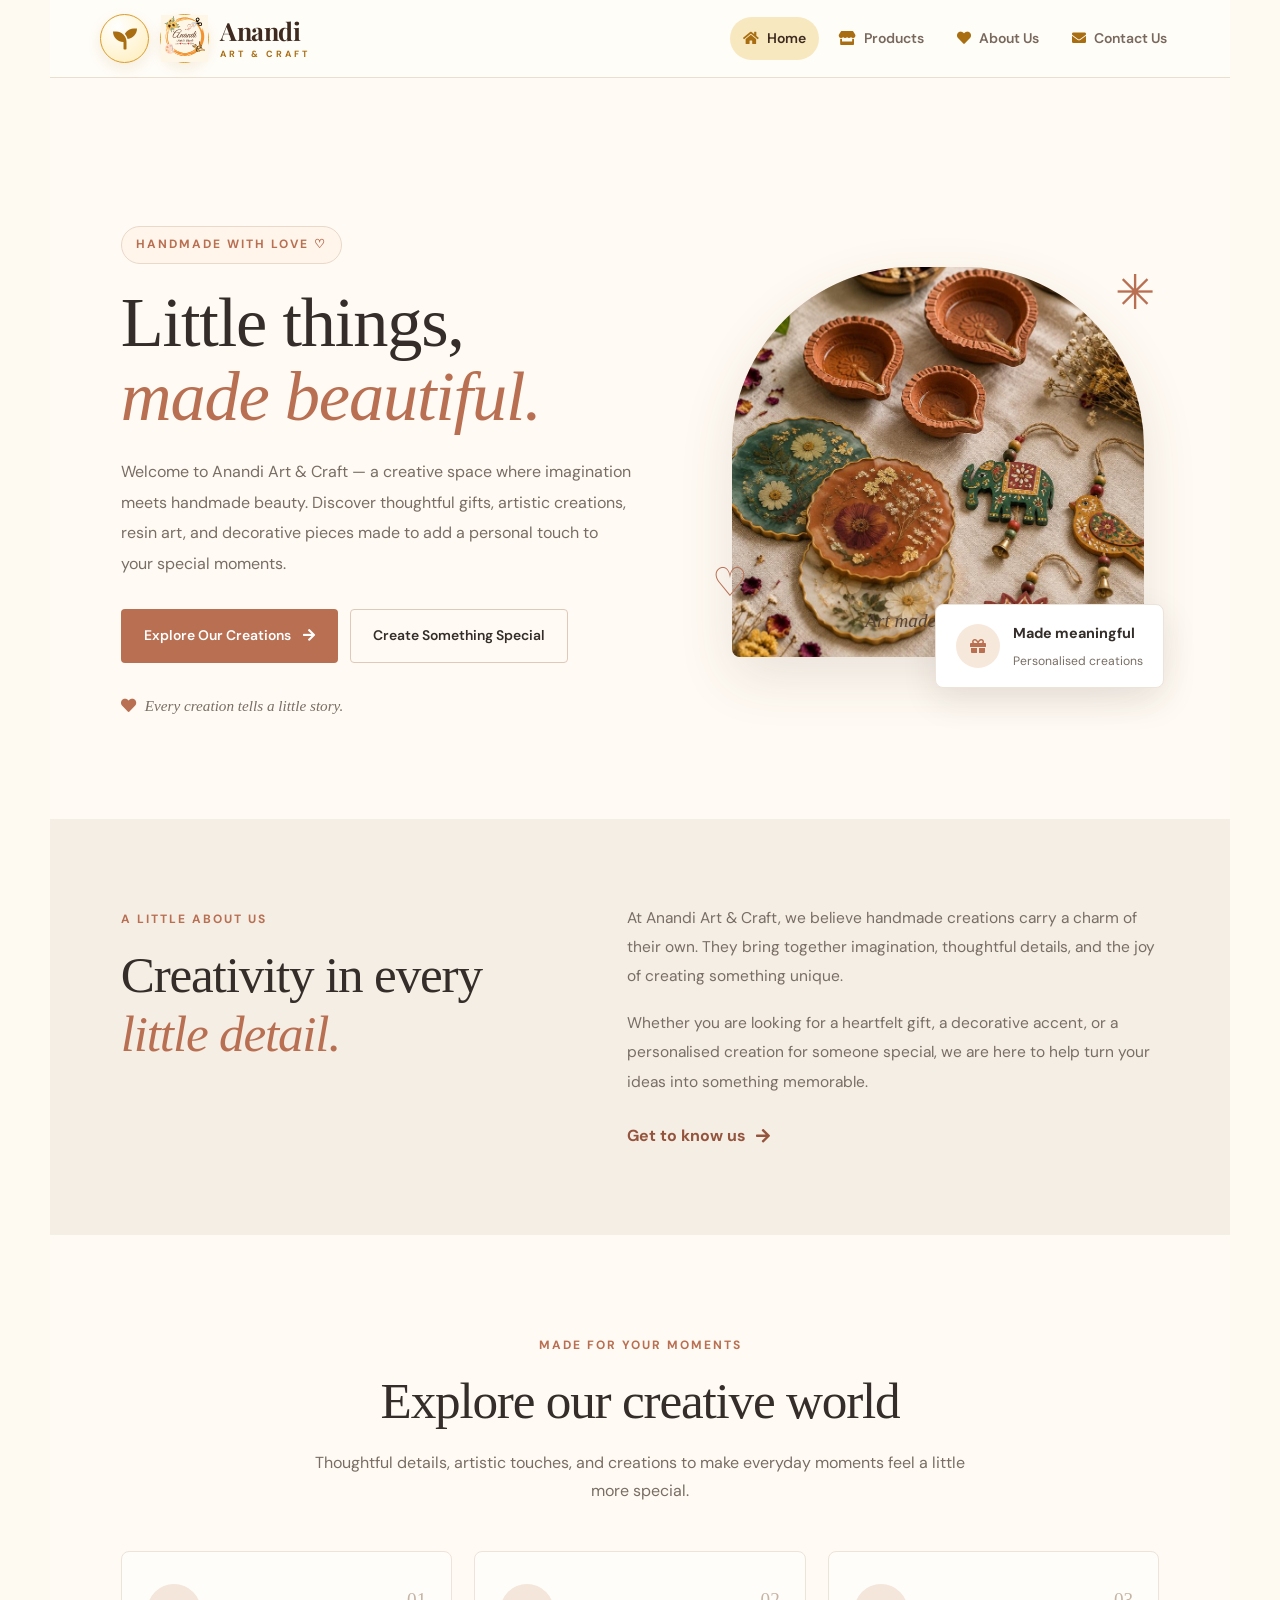
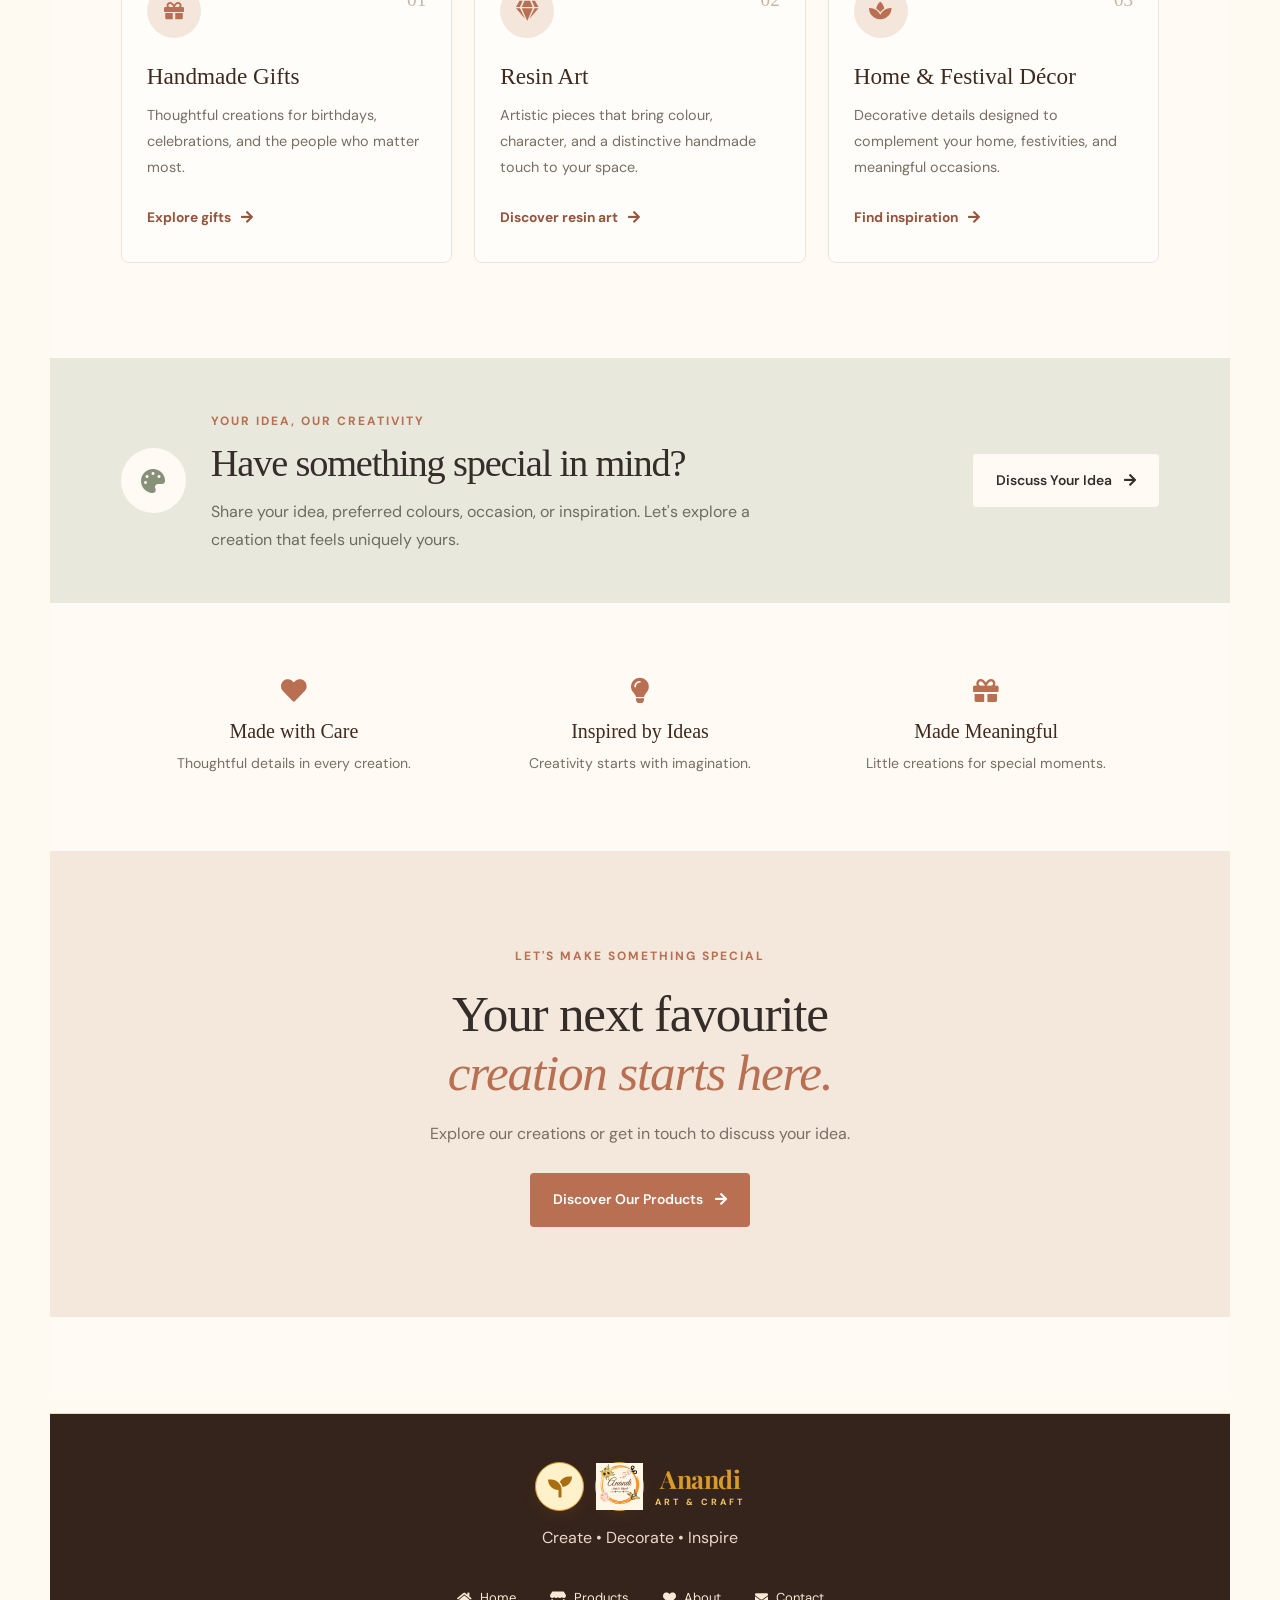
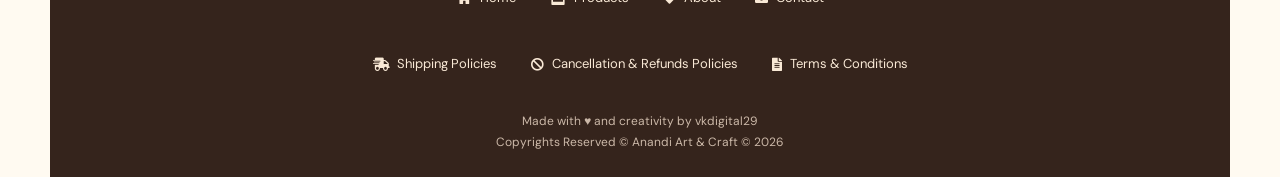
==== commit 3828fc79: "Update index.html" ====
--- a/index.html
+++ b/index.html
@@ -1,13 +1,7 @@
 <!DOCTYPE html><html lang="en"><head>
     <meta charset="utf-8">
     <meta name="viewport" content="width=device-width, initial-scale=1">
-
-<meta name="description"
-    content="ChemistryForAll – A platform for chemistry lovers to explore, learn and understand chemistry.">
-
-<meta name="keywords"
-    content="Chemistry, ChemistryForAll, Organic Chemistry, Inorganic Chemistry, Physical Chemistry, Pharmaceutical Chemistry">
-
+    <meta name="description" content="Anandi Art & Craft about handmade gifts, resin art, custom orders, and home or festival décor.">
 <meta name="author" content="Anandi Art & Craft">
 
 <title>HomePage - Anadi Art & Craft</title>
@@ -1021,7 +1015,12 @@
             </a>
 
         </div>
-
+<div class="footer-links">
+        <a href="shipping.html"><i class="fas fa-shipping-fast"></i>Shipping Policies</a>
+        <a href="refund-policy.html"><i class="fas fa-ban"></i>Cancellation &amp; Refunds Policies</a>
+        <a href="terms.html"><i class="fas fa-file-alt"></i>Terms & Conditions</a>
+</div>
+    
     <p class="credit">
         Made with ♥ and creativity by vkdigital29
     </p>
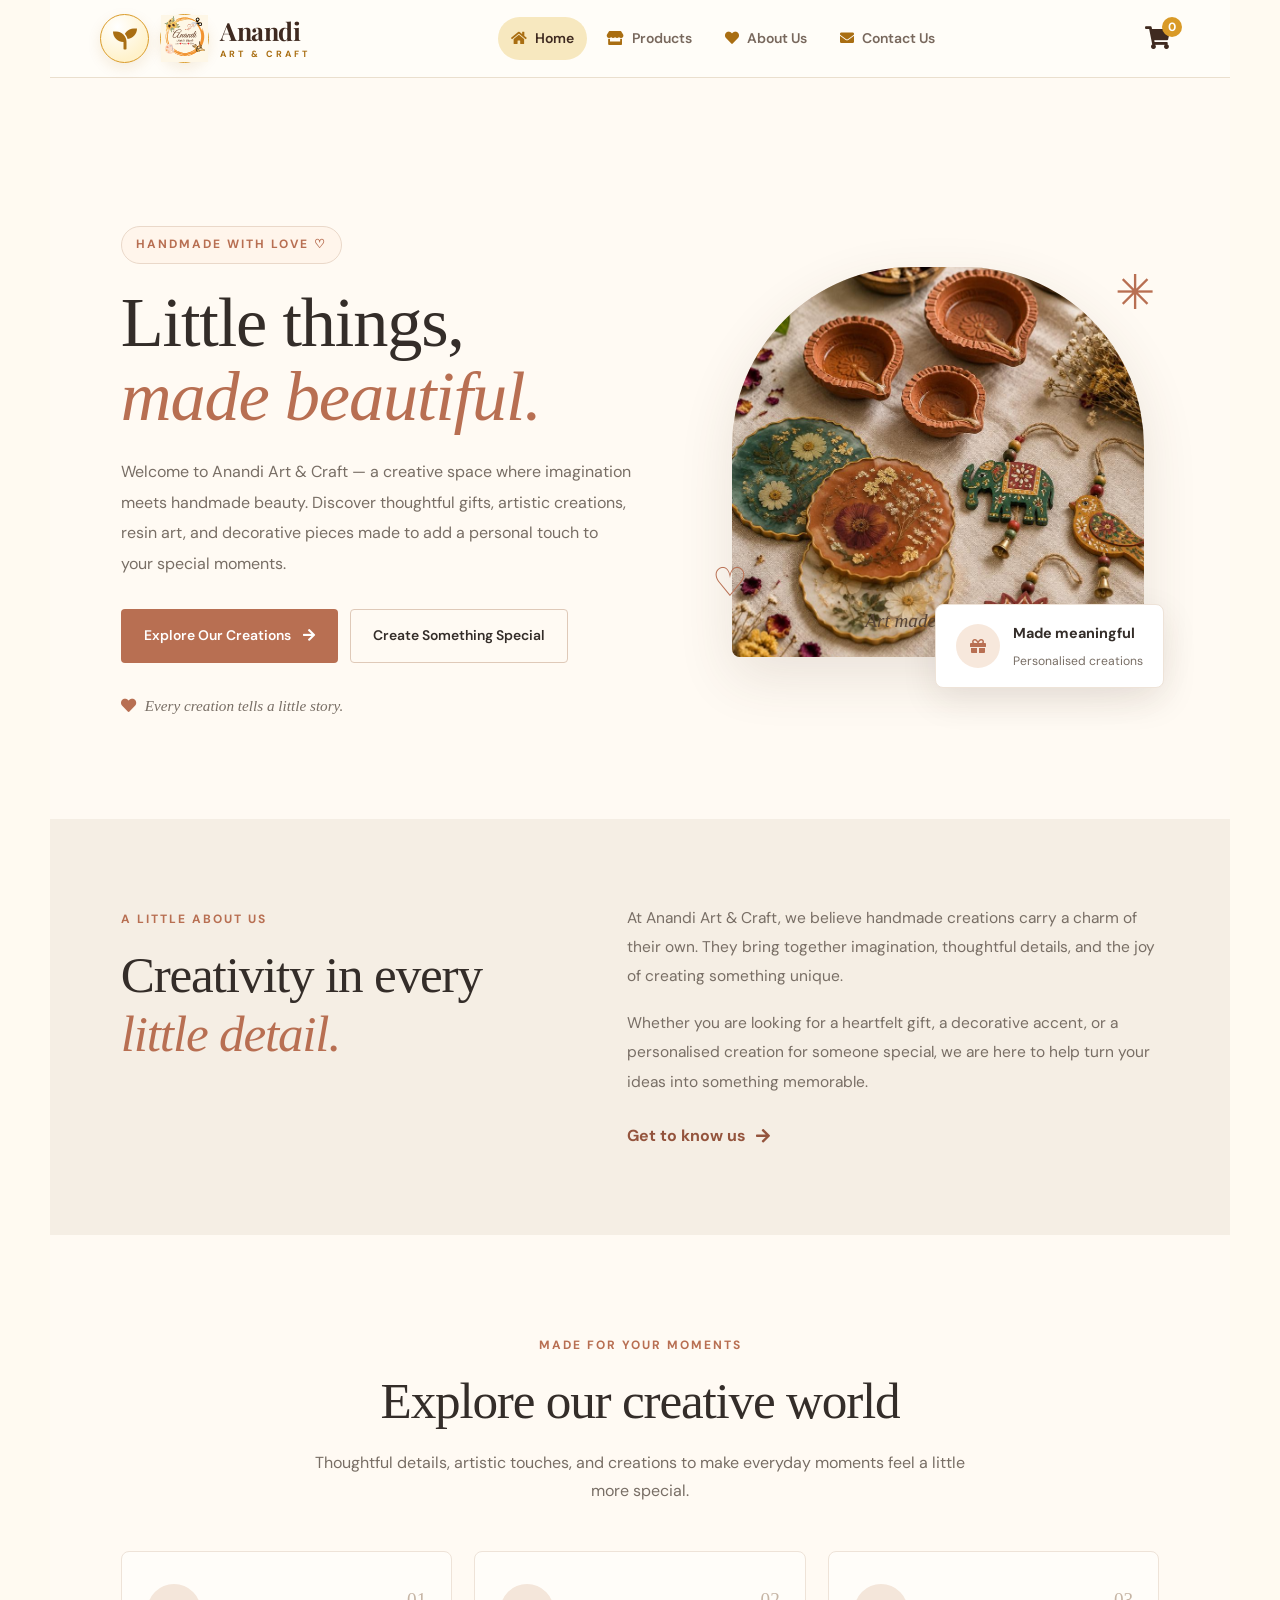
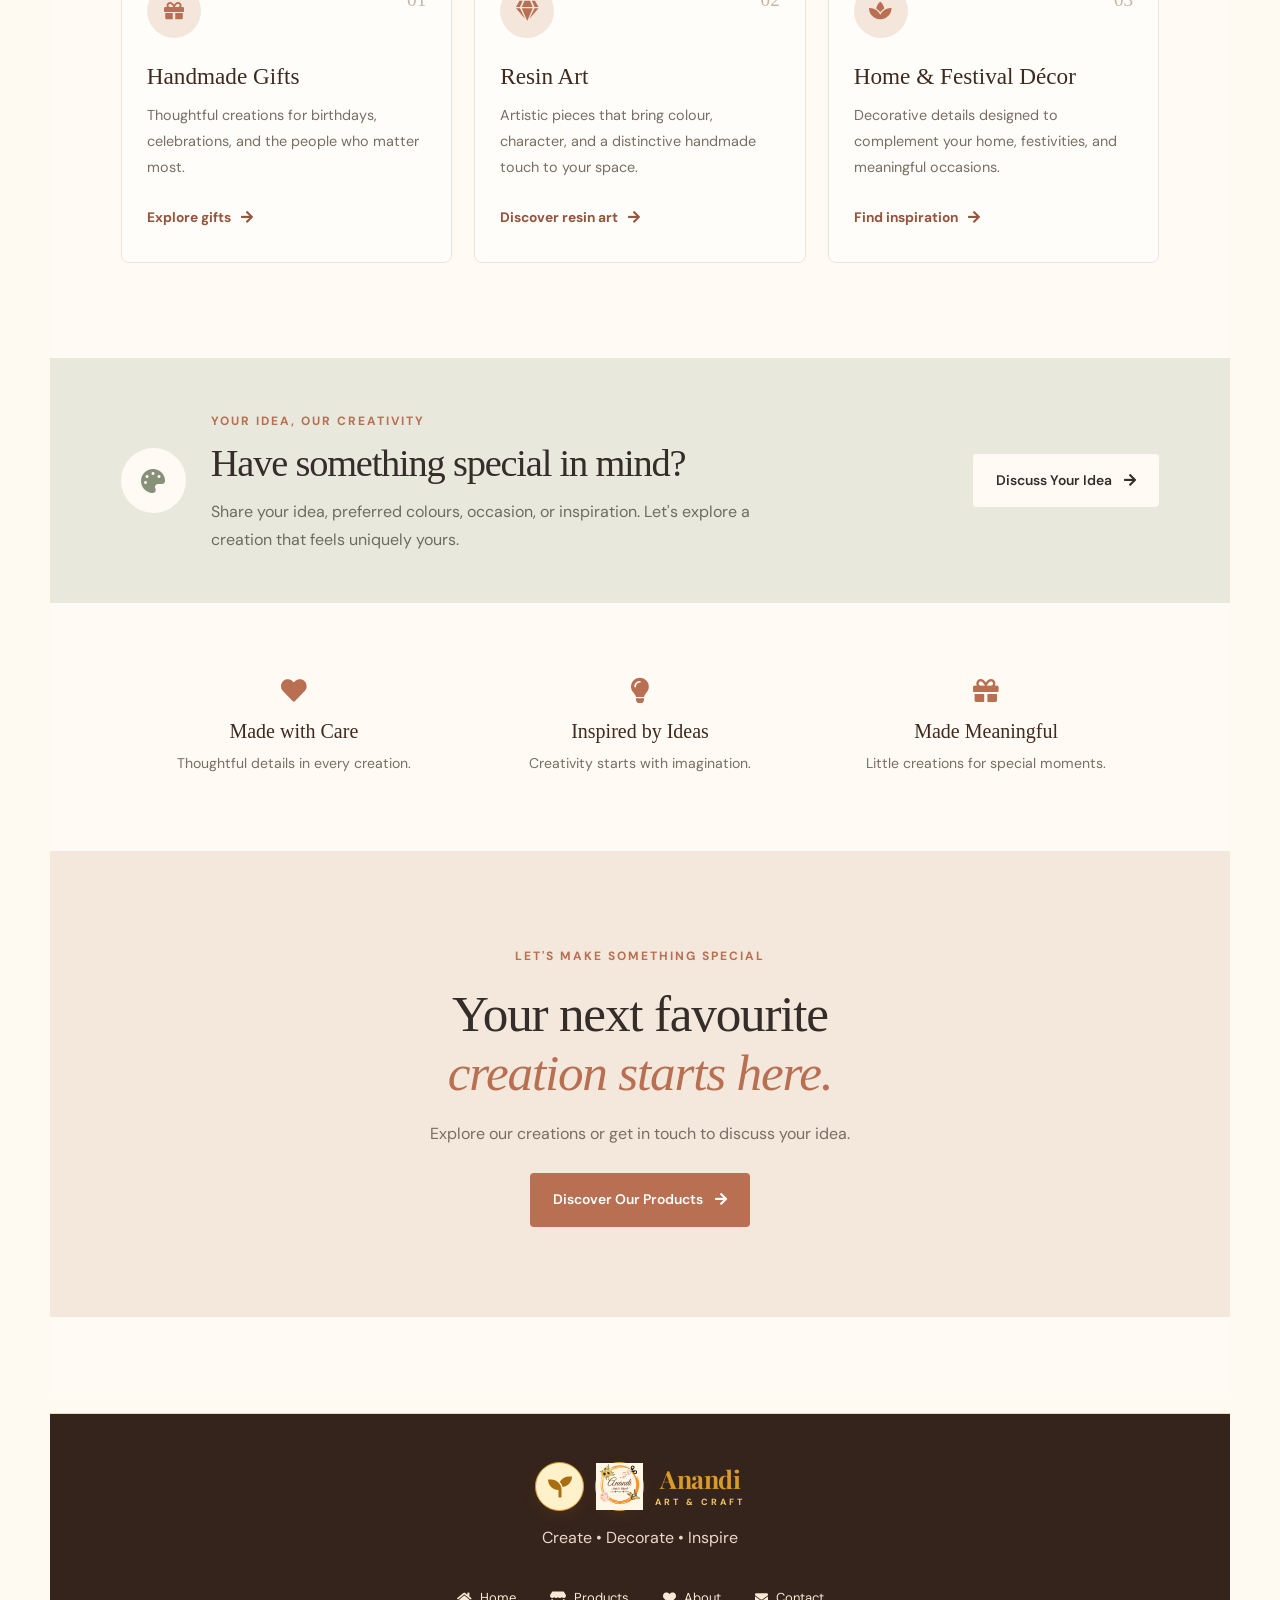
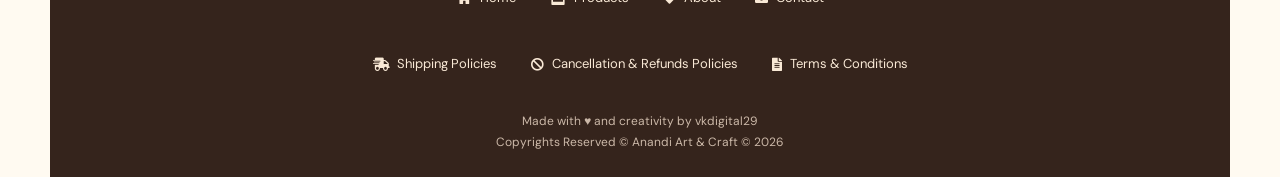
==== commit e001a82c: "Update index.html" ====
--- a/index.html
+++ b/index.html
@@ -15,6 +15,7 @@
 
 <!-- Custom CSS -->
 <link rel="stylesheet" href="Css/style1.css">
+<link rel="stylesheet" href="Css/cart.css">
 
 <!-- Favicon -->
 <link rel="icon" type="image/x-icon" href="favicon/favicon48.ico">
@@ -722,6 +723,12 @@
             <a href="about.html"><i class="fas fa-heart" aria-hidden="true"></i> About Us</a>
             <a href="contact.html"><i class="fas fa-envelope" aria-hidden="true"></i> Contact Us</a>
         </nav>
+    <!-- CART BUTTON -->
+    <button type="button" class="cart-toggle" id="cart-open"
+            aria-label="Open cart" aria-haspopup="dialog" aria-controls="cart-drawer">
+        <i class="fas fa-shopping-cart" aria-hidden="true"></i>
+        <span class="cart-count" id="cart-count">0</span>
+    </button>
 </header>
             <main class="anandi-home">
 
--- a/Css/cart.css
+++ b/Css/cart.css
@@ -0,0 +1,196 @@
+/* =========================
+   CART BUTTON (header)
+========================== */
+.cart-toggle {
+  position: relative;
+  background: none;
+  border: 0;
+  color: inherit;
+  font-size: 1.4rem;
+  cursor: pointer;
+  padding: 8px 10px;
+  line-height: 1;
+}
+
+.cart-count {
+  position: absolute;
+  top: -2px;
+  right: -2px;
+  min-width: 20px;
+  height: 20px;
+  padding: 0 5px;
+  border-radius: 10px;
+  background: var(--gold, #b8892b);
+  color: #fff;
+  font-size: 0.75rem;
+  font-weight: 700;
+  display: grid;
+  place-items: center;
+}
+
+.cart-count.bump { animation: cart-bump 0.25s ease; }
+@keyframes cart-bump { 50% { transform: scale(1.35); } }
+
+/* Buttons used as .ap-button (anchors are styled in products.css) */
+button.ap-button {
+  border: 0;
+  cursor: pointer;
+  font-family: inherit;
+}
+button.ap-button:disabled {
+  opacity: 0.5;
+  cursor: not-allowed;
+}
+
+/* =========================
+   OVERLAY
+========================== */
+.cart-overlay {
+  position: fixed;
+  inset: 0;
+  background: rgba(0, 0, 0, 0.5);
+  opacity: 0;
+  visibility: hidden;
+  transition: opacity 0.3s ease, visibility 0.3s;
+  z-index: 9998;
+}
+.cart-overlay.is-open { opacity: 1; visibility: visible; }
+
+/* =========================
+   DRAWER
+========================== */
+.cart-drawer {
+  position: fixed;
+  top: 0;
+  right: 0;
+  height: 100%;
+  width: min(400px, 100%);
+  background: #fff;
+  color: #333;
+  display: flex;
+  flex-direction: column;
+  box-shadow: -8px 0 30px rgba(0, 0, 0, 0.2);
+  transform: translateX(100%);
+  visibility: hidden;
+  transition: transform 0.3s ease, visibility 0.3s;
+  z-index: 9999;
+}
+.cart-drawer.is-open { transform: translateX(0); visibility: visible; }
+
+.cart-header {
+  display: flex;
+  align-items: center;
+  justify-content: space-between;
+  padding: 18px 20px;
+  border-bottom: 1px solid #e6e6e6;
+}
+.cart-header h2 { margin: 0; font-size: 1.2rem; }
+
+.cart-close {
+  border: 0;
+  background: none;
+  font-size: 1.8rem;
+  line-height: 1;
+  cursor: pointer;
+  padding: 4px 8px;
+  color: inherit;
+}
+
+.cart-items {
+  flex: 1;
+  overflow-y: auto;
+  list-style: none;
+  margin: 0;
+  padding: 0 20px;
+}
+
+.cart-empty {
+  text-align: center;
+  color: #777;
+  padding: 48px 0;
+}
+
+.cart-item {
+  display: grid;
+  grid-template-columns: 64px 1fr auto;
+  gap: 12px;
+  padding: 14px 0;
+  border-bottom: 1px solid #eee;
+}
+
+.cart-item-img {
+  width: 64px;
+  height: 64px;
+  object-fit: cover;
+  border-radius: 8px;
+  background: #f2f2f2;
+}
+
+.cart-item-name { margin: 0; font-weight: 600; line-height: 1.3; }
+.cart-item-price { margin: 2px 0 0; font-size: 0.9rem; color: #777; }
+
+.cart-qty {
+  display: inline-flex;
+  align-items: center;
+  margin-top: 8px;
+  border: 1px solid #ddd;
+  border-radius: 8px;
+}
+.cart-qty button {
+  border: 0;
+  background: none;
+  width: 30px;
+  height: 30px;
+  font-size: 1.1rem;
+  cursor: pointer;
+  color: inherit;
+}
+.cart-qty span { min-width: 28px; text-align: center; }
+
+.cart-item-side {
+  display: flex;
+  flex-direction: column;
+  align-items: flex-end;
+  justify-content: space-between;
+}
+.cart-item-total { font-weight: 600; }
+.cart-remove {
+  border: 0;
+  background: none;
+  color: #c0392b;
+  font-size: 0.85rem;
+  cursor: pointer;
+  padding: 2px 4px;
+}
+.cart-remove:hover { text-decoration: underline; }
+
+.cart-footer {
+  padding: 18px 20px;
+  border-top: 1px solid #e6e6e6;
+  display: grid;
+  gap: 12px;
+}
+.cart-total {
+  display: flex;
+  justify-content: space-between;
+  font-size: 1.1rem;
+  font-weight: 700;
+}
+.cart-note { margin: 0; font-size: 0.85rem; color: #777; }
+
+.cart-checkout[aria-disabled="true"] {
+  opacity: 0.5;
+  pointer-events: none;
+}
+
+.cart-toggle:focus-visible,
+.cart-drawer button:focus-visible,
+.cart-drawer a:focus-visible {
+  outline: 3px solid var(--gold, #b8892b);
+  outline-offset: 2px;
+}
+
+@media (prefers-reduced-motion: reduce) {
+  .cart-overlay, .cart-drawer { transition: none; }
+  .cart-count.bump { animation: none; }
+}
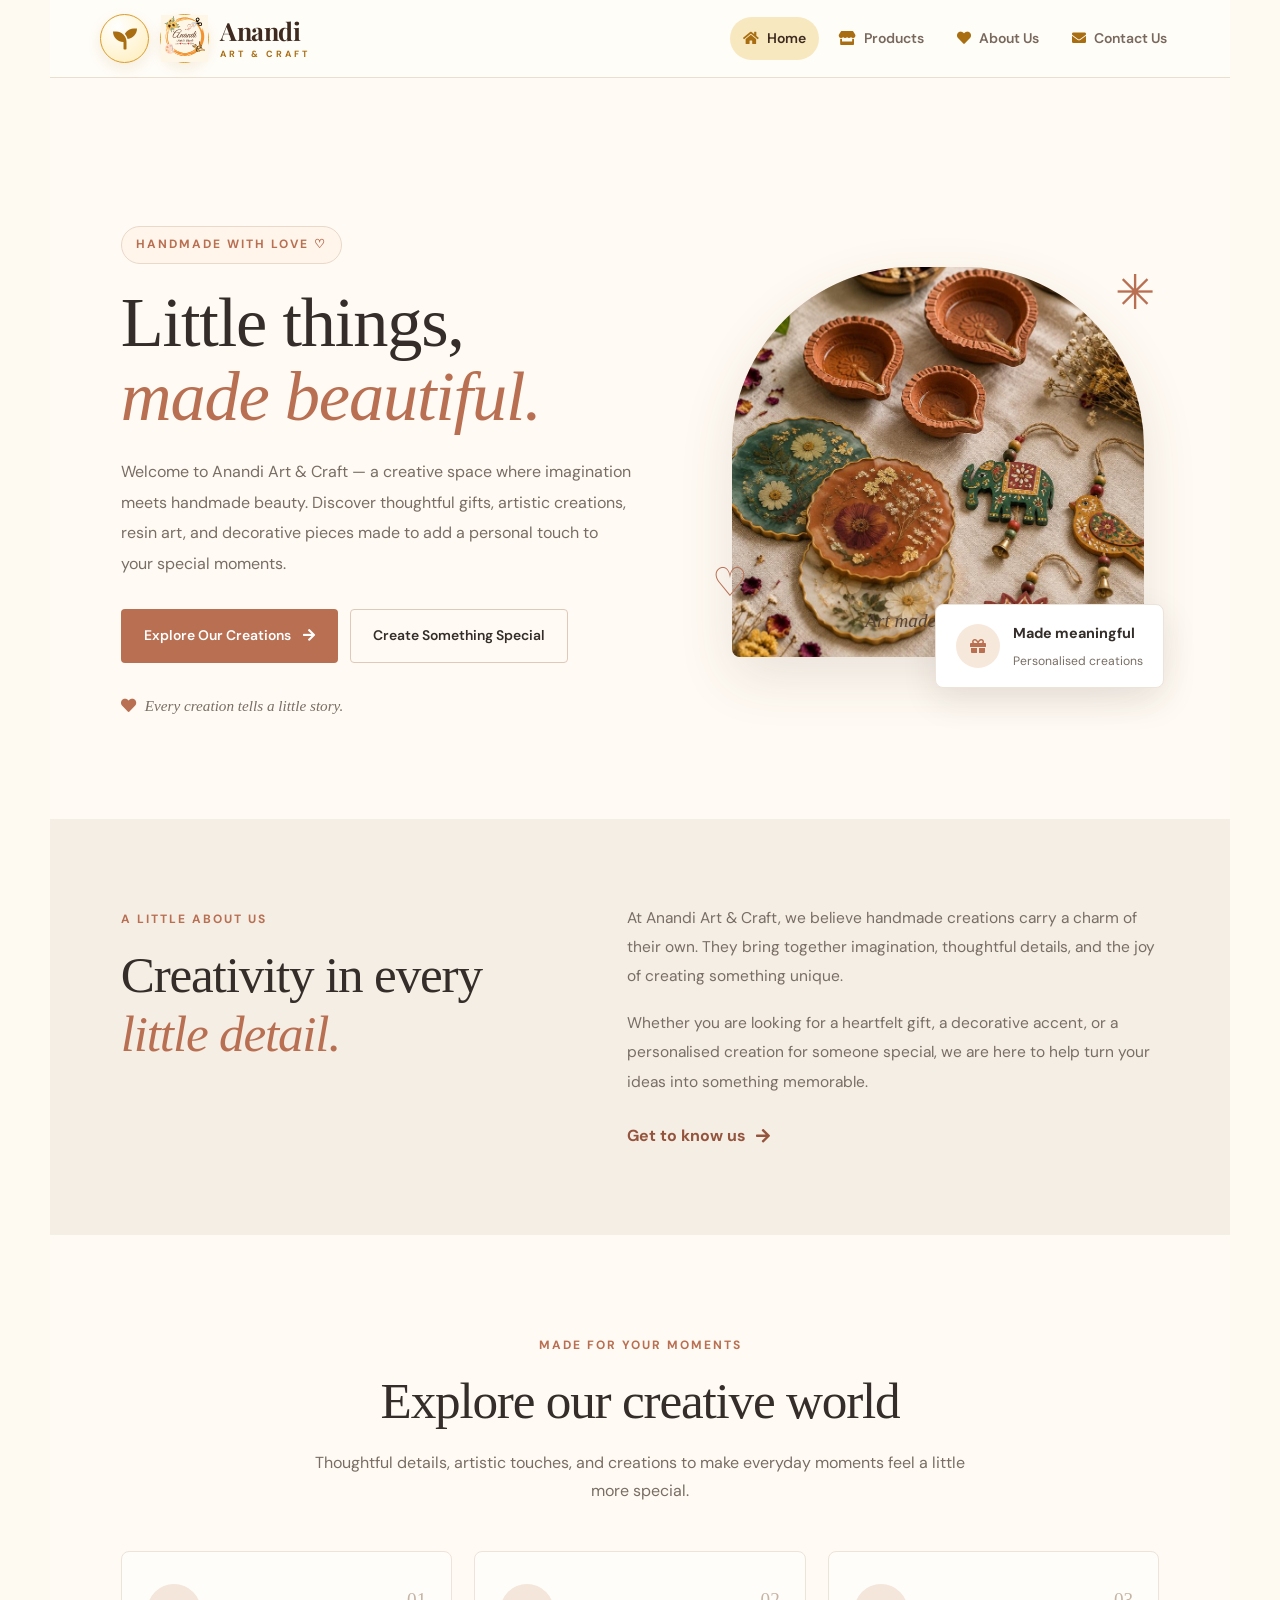
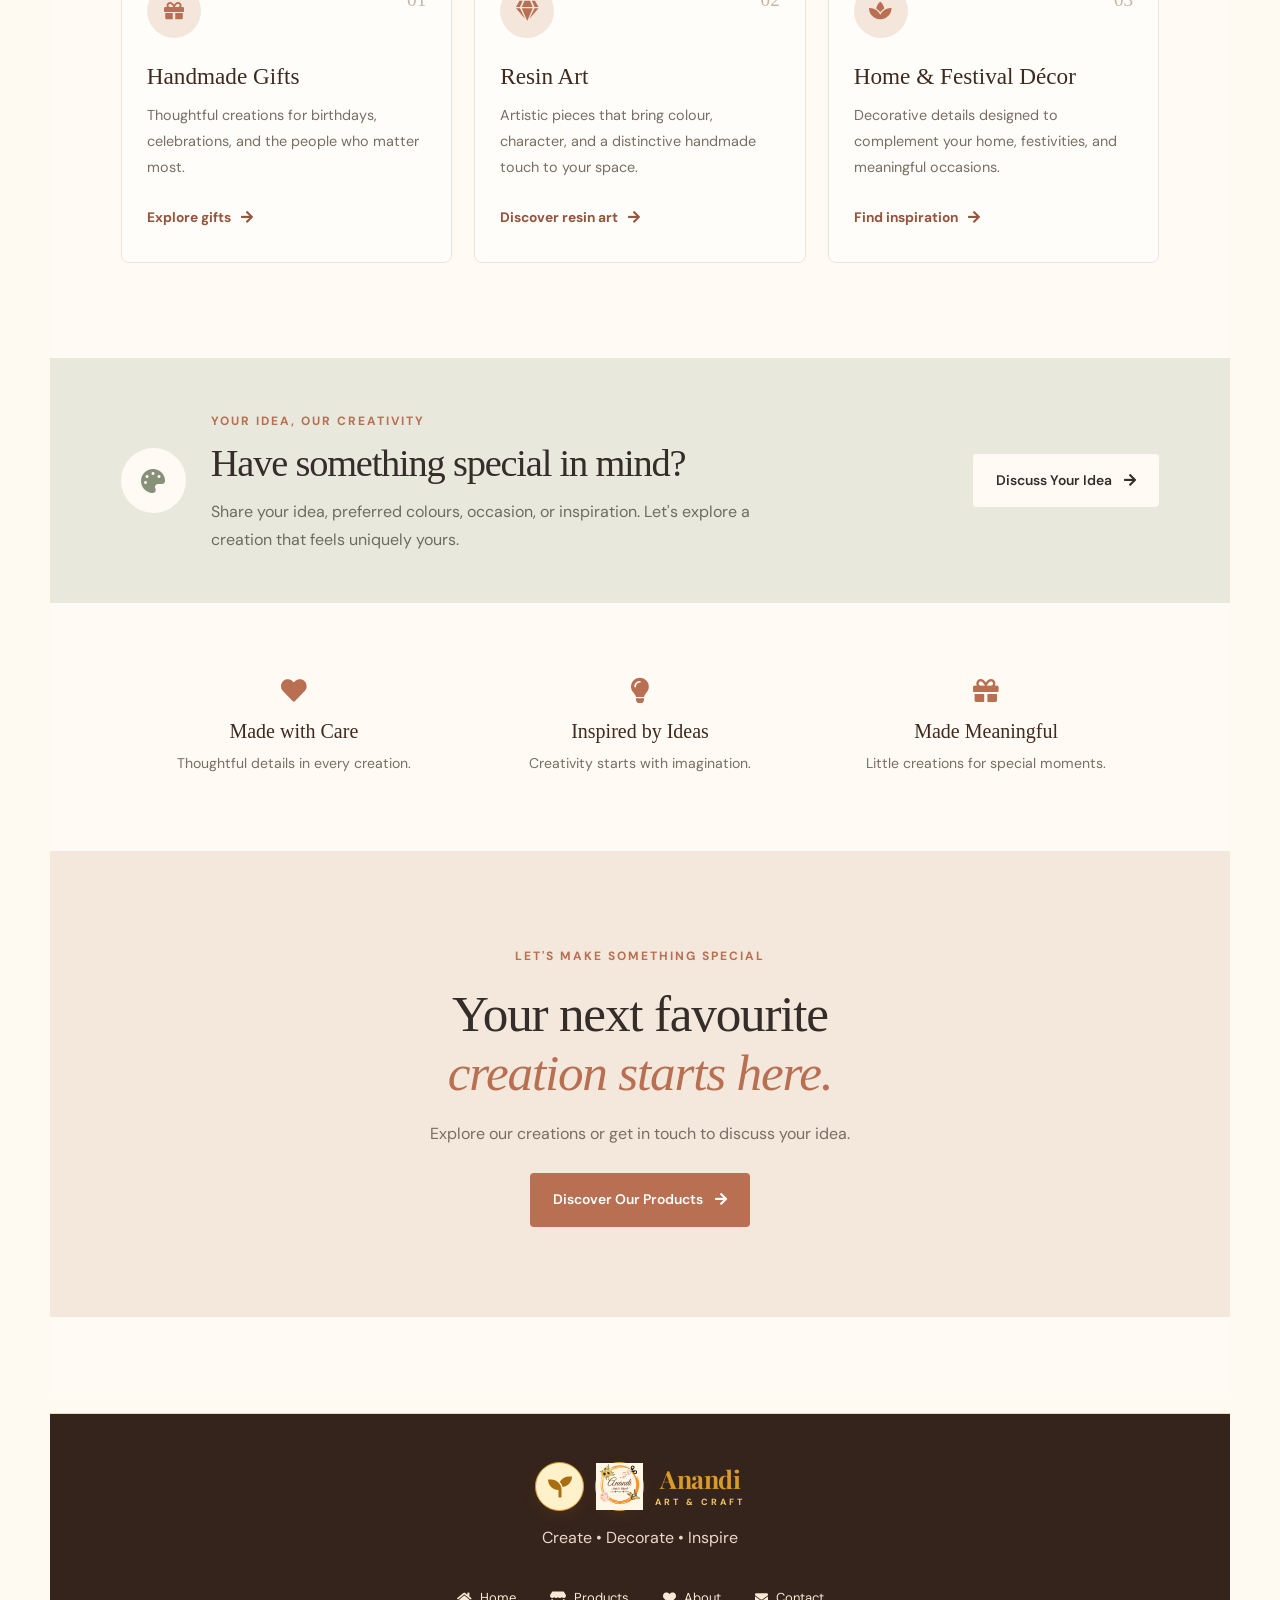
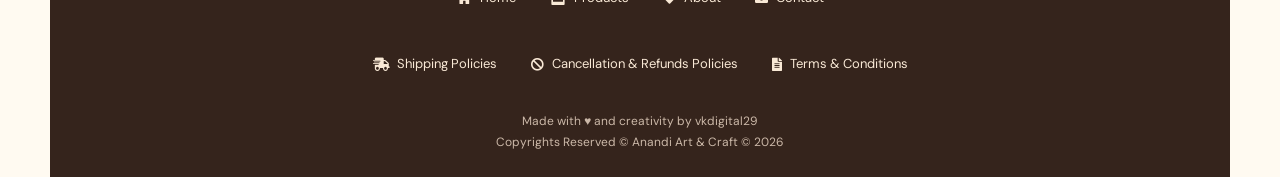
==== commit 4c14c746: "Update index.html" ====
--- a/index.html
+++ b/index.html
@@ -15,7 +15,7 @@
 
 <!-- Custom CSS -->
 <link rel="stylesheet" href="Css/style1.css">
-<link rel="stylesheet" href="Css/cart.css">
+
 
 <!-- Favicon -->
 <link rel="icon" type="image/x-icon" href="favicon/favicon48.ico">
@@ -723,12 +723,7 @@
             <a href="about.html"><i class="fas fa-heart" aria-hidden="true"></i> About Us</a>
             <a href="contact.html"><i class="fas fa-envelope" aria-hidden="true"></i> Contact Us</a>
         </nav>
-    <!-- CART BUTTON -->
-    <button type="button" class="cart-toggle" id="cart-open"
-            aria-label="Open cart" aria-haspopup="dialog" aria-controls="cart-drawer">
-        <i class="fas fa-shopping-cart" aria-hidden="true"></i>
-        <span class="cart-count" id="cart-count">0</span>
-    </button>
+    
 </header>
             <main class="anandi-home">
 
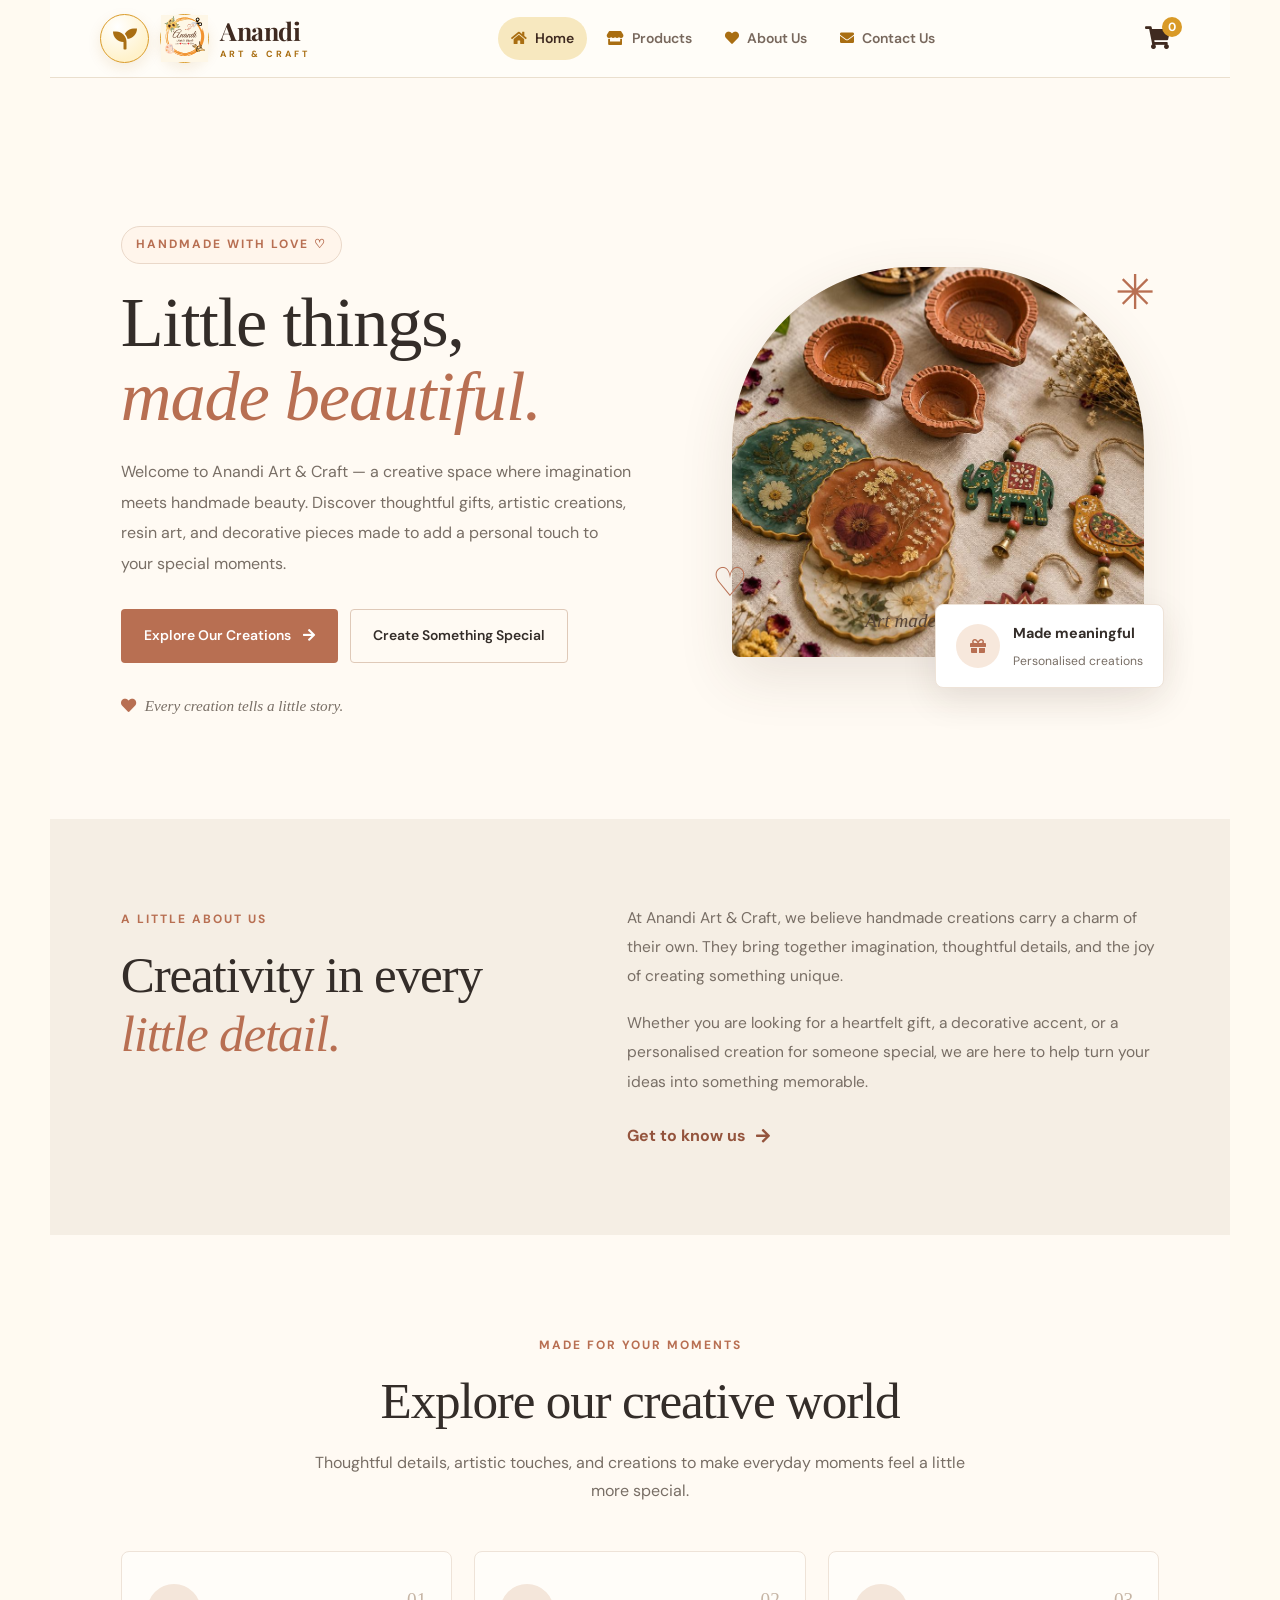
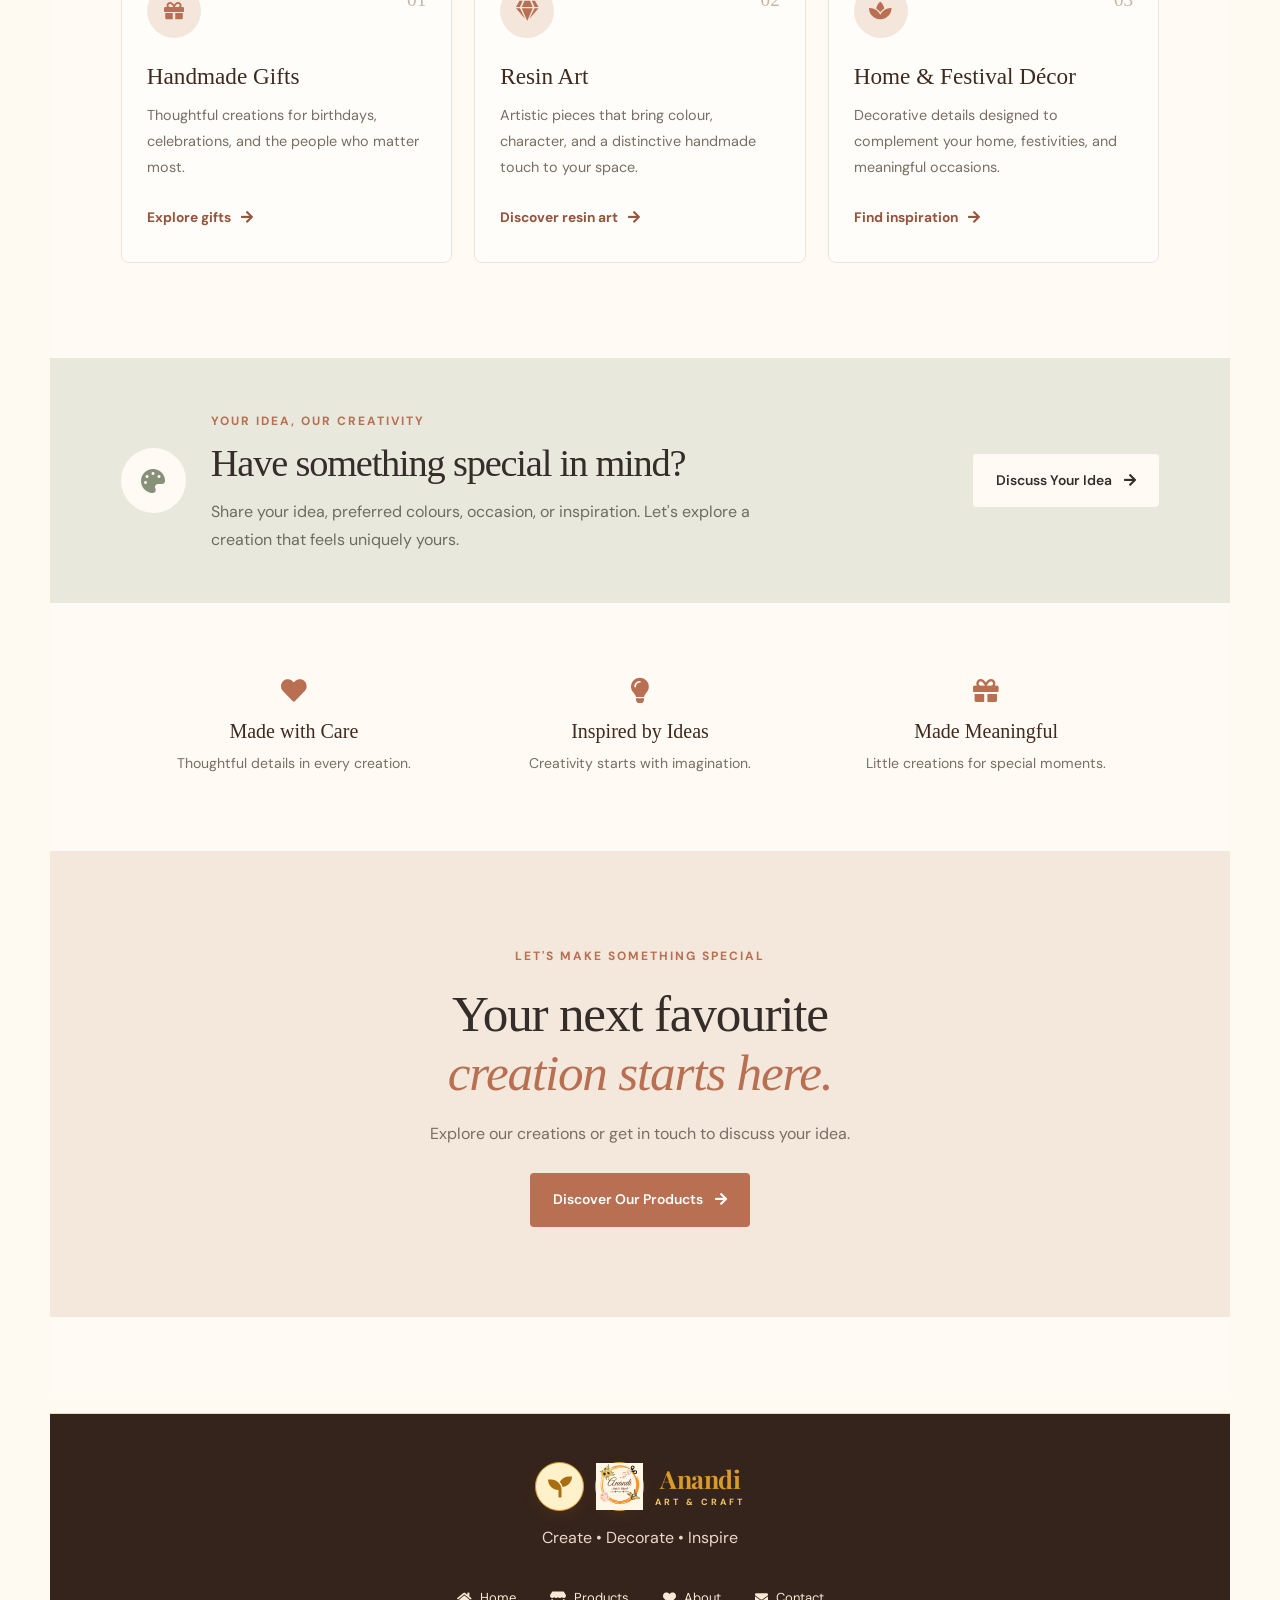
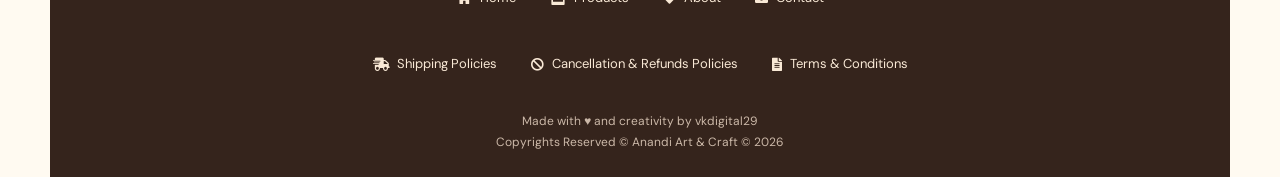
==== commit 9c3c953f: "Update index.html" ====
--- a/index.html
+++ b/index.html
@@ -15,7 +15,7 @@
 
 <!-- Custom CSS -->
 <link rel="stylesheet" href="Css/style1.css">
-
+<link rel="stylesheet" href="Css/cart.css">
 
 <!-- Favicon -->
 <link rel="icon" type="image/x-icon" href="favicon/favicon48.ico">
@@ -723,8 +723,14 @@
             <a href="about.html"><i class="fas fa-heart" aria-hidden="true"></i> About Us</a>
             <a href="contact.html"><i class="fas fa-envelope" aria-hidden="true"></i> Contact Us</a>
         </nav>
-    
+    <!-- CART BUTTON -->
+    <button type="button" class="cart-toggle" id="cart-open"
+            aria-label="Open cart" aria-haspopup="dialog" aria-controls="cart-drawer">
+        <i class="fas fa-shopping-cart" aria-hidden="true"></i>
+        <span class="cart-count" id="cart-count">0</span>
+    </button>
 </header>
+
             <main class="anandi-home">
 
     <!-- HERO SECTION -->
@@ -973,6 +979,35 @@
             <i class="fas fa-arrow-right"></i>
         </a>
     </section>
+                <!-- =========================
+     CART DRAWER
+========================== -->
+<div class="cart-overlay" id="cart-overlay"></div>
+
+<aside class="cart-drawer" id="cart-drawer"
+       role="dialog" aria-modal="true"
+       aria-labelledby="cart-title" aria-hidden="true">
+
+  <div class="cart-header">
+    <h2 id="cart-title">Your Cart</h2>
+    <button type="button" class="cart-close" id="cart-close" aria-label="Close cart">&times;</button>
+  </div>
+
+  <ul class="cart-items" id="cart-items"></ul>
+
+  <div class="cart-footer">
+    <div class="cart-total">
+      <span>Total</span>
+      <span id="cart-total" class="cart-total-value">₹0</span>
+    </div>
+    <p class="cart-note">Handmade to order. No cancellation or refund after payment. <a href="refund-policy.html">Policy</a></p>
+    <a class="ap-button cart-checkout" id="cart-checkout" aria-disabled="true">
+      Proceed to Checkout
+    </a>
+  </div>
+</aside>
+
+            </section>
 
             </main>
 <!-- =========================
@@ -1033,7 +1068,9 @@
 
 </section>
 
-</div><!-- =========================
+</div>
+        <script src="Js/cart.js"></script>
+<!-- =========================
      MOBILE MENU SCRIPT
 ========================== --><script>
 
--- a/Css/cart.css
+++ b/Css/cart.css
@@ -0,0 +1,196 @@
+/* =========================
+   CART BUTTON (header)
+========================== */
+.cart-toggle {
+  position: relative;
+  background: none;
+  border: 0;
+  color: inherit;
+  font-size: 1.4rem;
+  cursor: pointer;
+  padding: 8px 10px;
+  line-height: 1;
+}
+
+.cart-count {
+  position: absolute;
+  top: -2px;
+  right: -2px;
+  min-width: 20px;
+  height: 20px;
+  padding: 0 5px;
+  border-radius: 10px;
+  background: var(--gold, #b8892b);
+  color: #fff;
+  font-size: 0.75rem;
+  font-weight: 700;
+  display: grid;
+  place-items: center;
+}
+
+.cart-count.bump { animation: cart-bump 0.25s ease; }
+@keyframes cart-bump { 50% { transform: scale(1.35); } }
+
+/* Buttons used as .ap-button (anchors are styled in products.css) */
+button.ap-button {
+  border: 0;
+  cursor: pointer;
+  font-family: inherit;
+}
+button.ap-button:disabled {
+  opacity: 0.5;
+  cursor: not-allowed;
+}
+
+/* =========================
+   OVERLAY
+========================== */
+.cart-overlay {
+  position: fixed;
+  inset: 0;
+  background: rgba(0, 0, 0, 0.5);
+  opacity: 0;
+  visibility: hidden;
+  transition: opacity 0.3s ease, visibility 0.3s;
+  z-index: 9998;
+}
+.cart-overlay.is-open { opacity: 1; visibility: visible; }
+
+/* =========================
+   DRAWER
+========================== */
+.cart-drawer {
+  position: fixed;
+  top: 0;
+  right: 0;
+  height: 100%;
+  width: min(400px, 100%);
+  background: #fff;
+  color: #333;
+  display: flex;
+  flex-direction: column;
+  box-shadow: -8px 0 30px rgba(0, 0, 0, 0.2);
+  transform: translateX(100%);
+  visibility: hidden;
+  transition: transform 0.3s ease, visibility 0.3s;
+  z-index: 9999;
+}
+.cart-drawer.is-open { transform: translateX(0); visibility: visible; }
+
+.cart-header {
+  display: flex;
+  align-items: center;
+  justify-content: space-between;
+  padding: 18px 20px;
+  border-bottom: 1px solid #e6e6e6;
+}
+.cart-header h2 { margin: 0; font-size: 1.2rem; }
+
+.cart-close {
+  border: 0;
+  background: none;
+  font-size: 1.8rem;
+  line-height: 1;
+  cursor: pointer;
+  padding: 4px 8px;
+  color: inherit;
+}
+
+.cart-items {
+  flex: 1;
+  overflow-y: auto;
+  list-style: none;
+  margin: 0;
+  padding: 0 20px;
+}
+
+.cart-empty {
+  text-align: center;
+  color: #777;
+  padding: 48px 0;
+}
+
+.cart-item {
+  display: grid;
+  grid-template-columns: 64px 1fr auto;
+  gap: 12px;
+  padding: 14px 0;
+  border-bottom: 1px solid #eee;
+}
+
+.cart-item-img {
+  width: 64px;
+  height: 64px;
+  object-fit: cover;
+  border-radius: 8px;
+  background: #f2f2f2;
+}
+
+.cart-item-name { margin: 0; font-weight: 600; line-height: 1.3; }
+.cart-item-price { margin: 2px 0 0; font-size: 0.9rem; color: #777; }
+
+.cart-qty {
+  display: inline-flex;
+  align-items: center;
+  margin-top: 8px;
+  border: 1px solid #ddd;
+  border-radius: 8px;
+}
+.cart-qty button {
+  border: 0;
+  background: none;
+  width: 30px;
+  height: 30px;
+  font-size: 1.1rem;
+  cursor: pointer;
+  color: inherit;
+}
+.cart-qty span { min-width: 28px; text-align: center; }
+
+.cart-item-side {
+  display: flex;
+  flex-direction: column;
+  align-items: flex-end;
+  justify-content: space-between;
+}
+.cart-item-total { font-weight: 600; }
+.cart-remove {
+  border: 0;
+  background: none;
+  color: #c0392b;
+  font-size: 0.85rem;
+  cursor: pointer;
+  padding: 2px 4px;
+}
+.cart-remove:hover { text-decoration: underline; }
+
+.cart-footer {
+  padding: 18px 20px;
+  border-top: 1px solid #e6e6e6;
+  display: grid;
+  gap: 12px;
+}
+.cart-total {
+  display: flex;
+  justify-content: space-between;
+  font-size: 1.1rem;
+  font-weight: 700;
+}
+.cart-note { margin: 0; font-size: 0.85rem; color: #777; }
+
+.cart-checkout[aria-disabled="true"] {
+  opacity: 0.5;
+  pointer-events: none;
+}
+
+.cart-toggle:focus-visible,
+.cart-drawer button:focus-visible,
+.cart-drawer a:focus-visible {
+  outline: 3px solid var(--gold, #b8892b);
+  outline-offset: 2px;
+}
+
+@media (prefers-reduced-motion: reduce) {
+  .cart-overlay, .cart-drawer { transition: none; }
+  .cart-count.bump { animation: none; }
+}
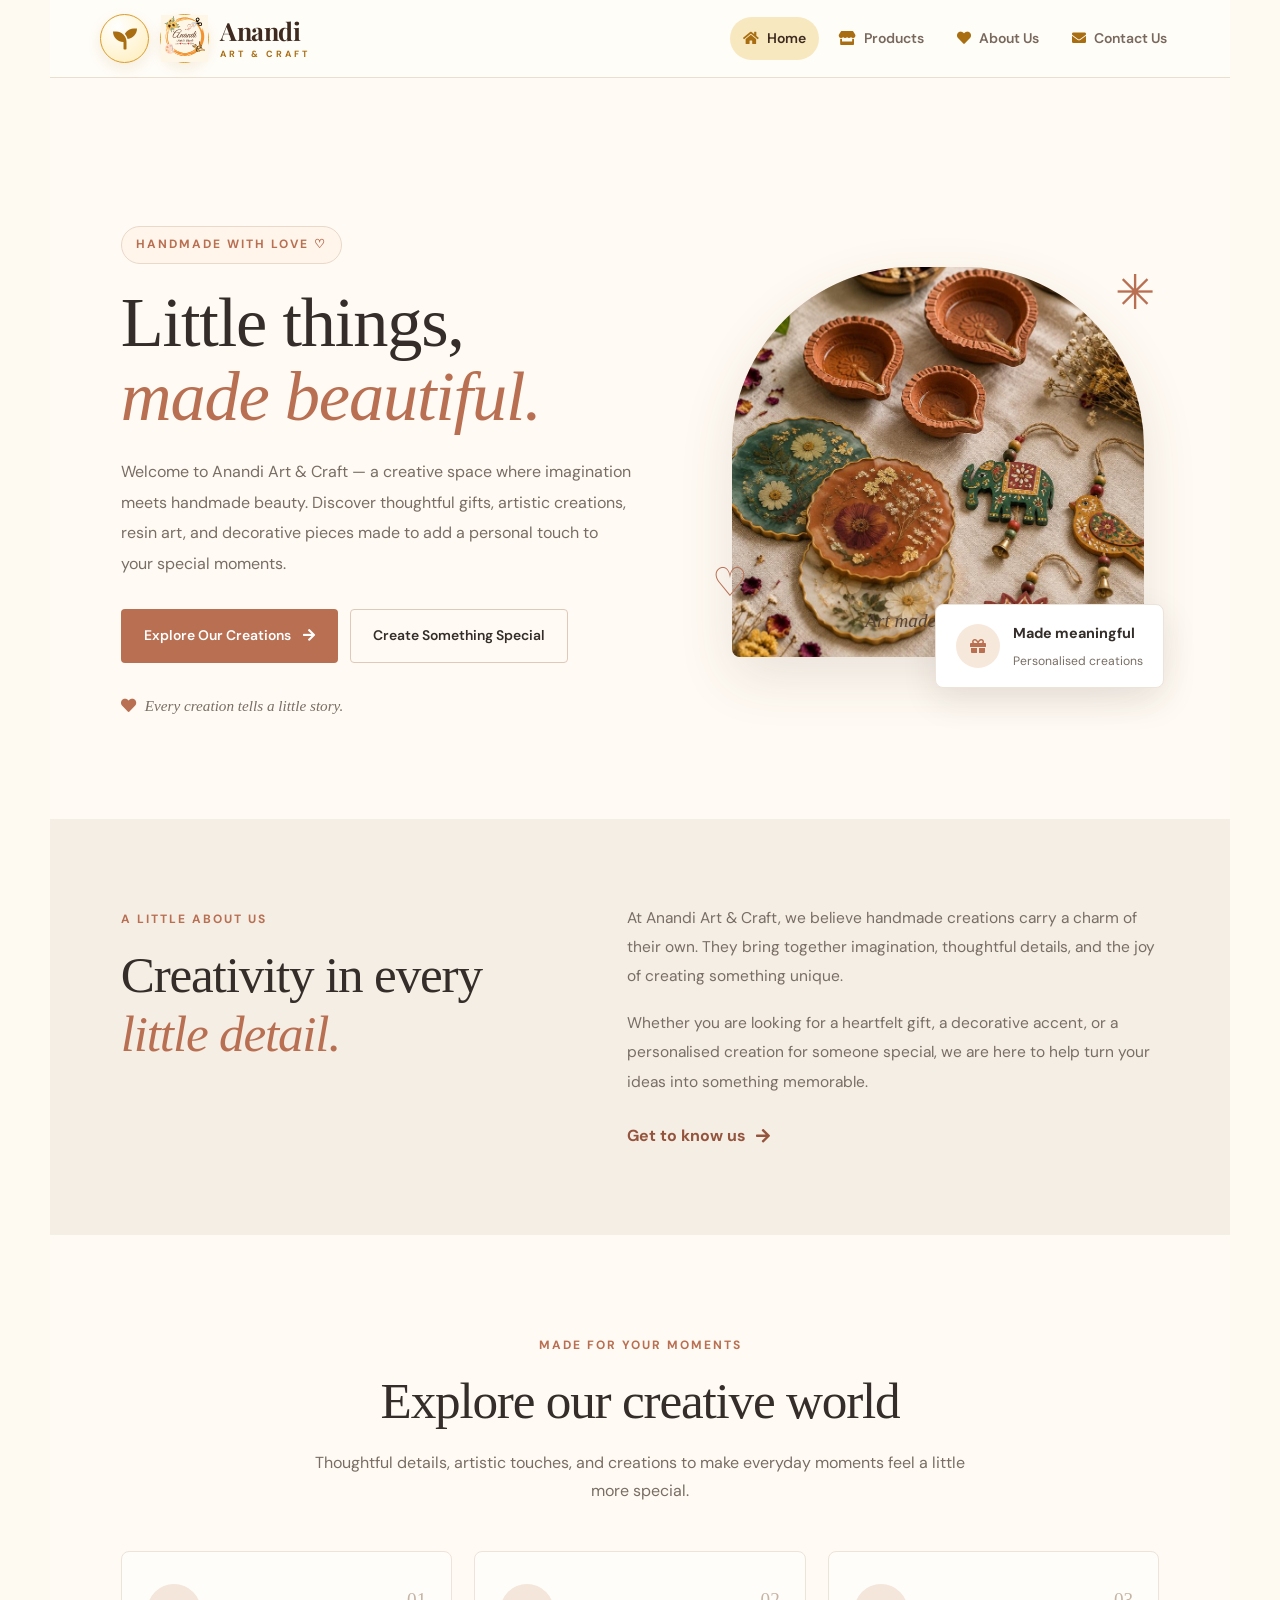
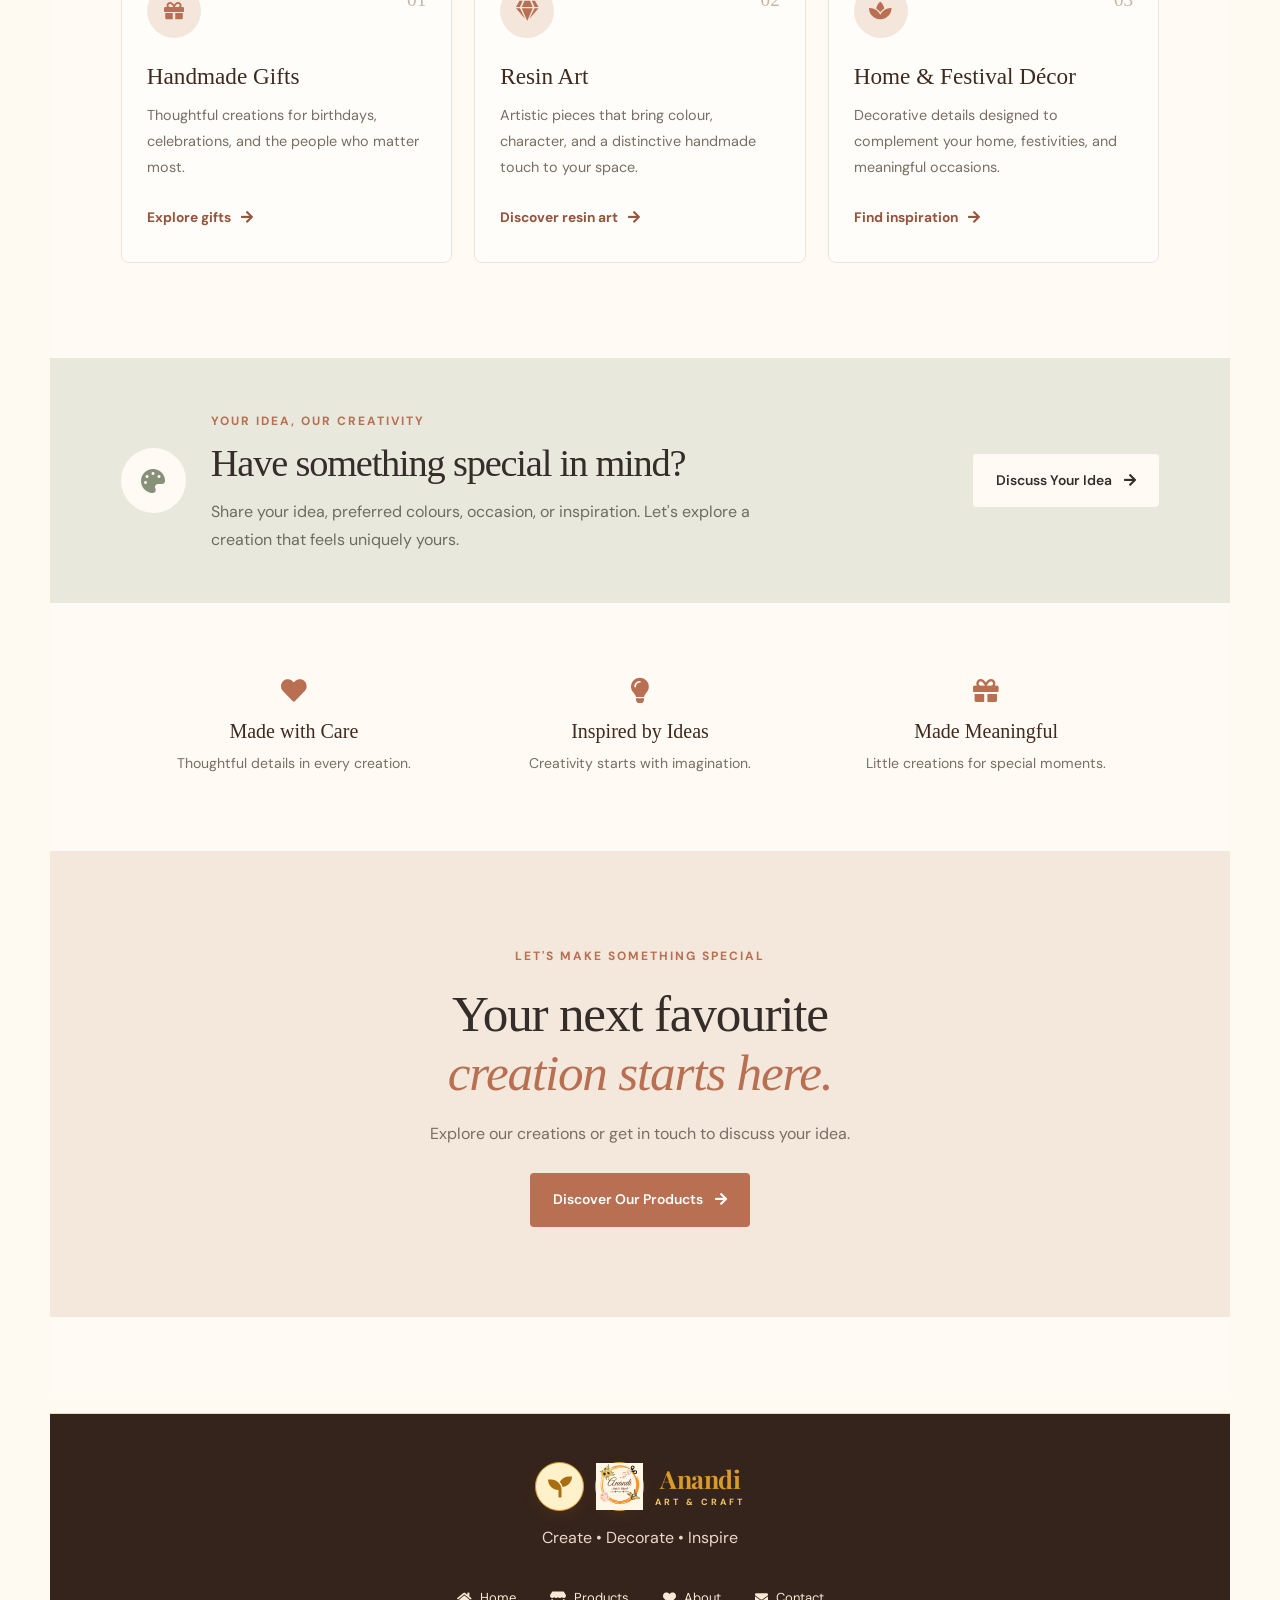
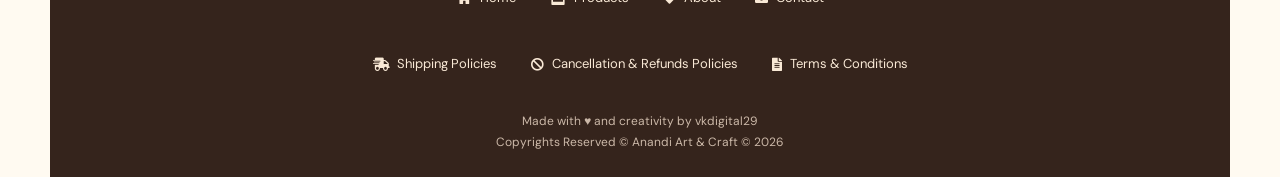
==== commit 225e8b57: "Update index.html" ====
--- a/index.html
+++ b/index.html
@@ -15,7 +15,6 @@
 
 <!-- Custom CSS -->
 <link rel="stylesheet" href="Css/style1.css">
-<link rel="stylesheet" href="Css/cart.css">
 
 <!-- Favicon -->
 <link rel="icon" type="image/x-icon" href="favicon/favicon48.ico">
@@ -723,12 +722,6 @@
             <a href="about.html"><i class="fas fa-heart" aria-hidden="true"></i> About Us</a>
             <a href="contact.html"><i class="fas fa-envelope" aria-hidden="true"></i> Contact Us</a>
         </nav>
-    <!-- CART BUTTON -->
-    <button type="button" class="cart-toggle" id="cart-open"
-            aria-label="Open cart" aria-haspopup="dialog" aria-controls="cart-drawer">
-        <i class="fas fa-shopping-cart" aria-hidden="true"></i>
-        <span class="cart-count" id="cart-count">0</span>
-    </button>
 </header>
 
             <main class="anandi-home">
@@ -979,36 +972,7 @@
             <i class="fas fa-arrow-right"></i>
         </a>
     </section>
-                <!-- =========================
-     CART DRAWER
-========================== -->
-<div class="cart-overlay" id="cart-overlay"></div>
-
-<aside class="cart-drawer" id="cart-drawer"
-       role="dialog" aria-modal="true"
-       aria-labelledby="cart-title" aria-hidden="true">
-
-  <div class="cart-header">
-    <h2 id="cart-title">Your Cart</h2>
-    <button type="button" class="cart-close" id="cart-close" aria-label="Close cart">&times;</button>
-  </div>
-
-  <ul class="cart-items" id="cart-items"></ul>
-
-  <div class="cart-footer">
-    <div class="cart-total">
-      <span>Total</span>
-      <span id="cart-total" class="cart-total-value">₹0</span>
-    </div>
-    <p class="cart-note">Handmade to order. No cancellation or refund after payment. <a href="refund-policy.html">Policy</a></p>
-    <a class="ap-button cart-checkout" id="cart-checkout" aria-disabled="true">
-      Proceed to Checkout
-    </a>
-  </div>
-</aside>
-
-            </section>
-
+                
             </main>
 <!-- =========================
      FOOTER
@@ -1069,7 +1033,7 @@
 </section>
 
 </div>
-        <script src="Js/cart.js"></script>
+        
 <!-- =========================
      MOBILE MENU SCRIPT
 ========================== --><script>
